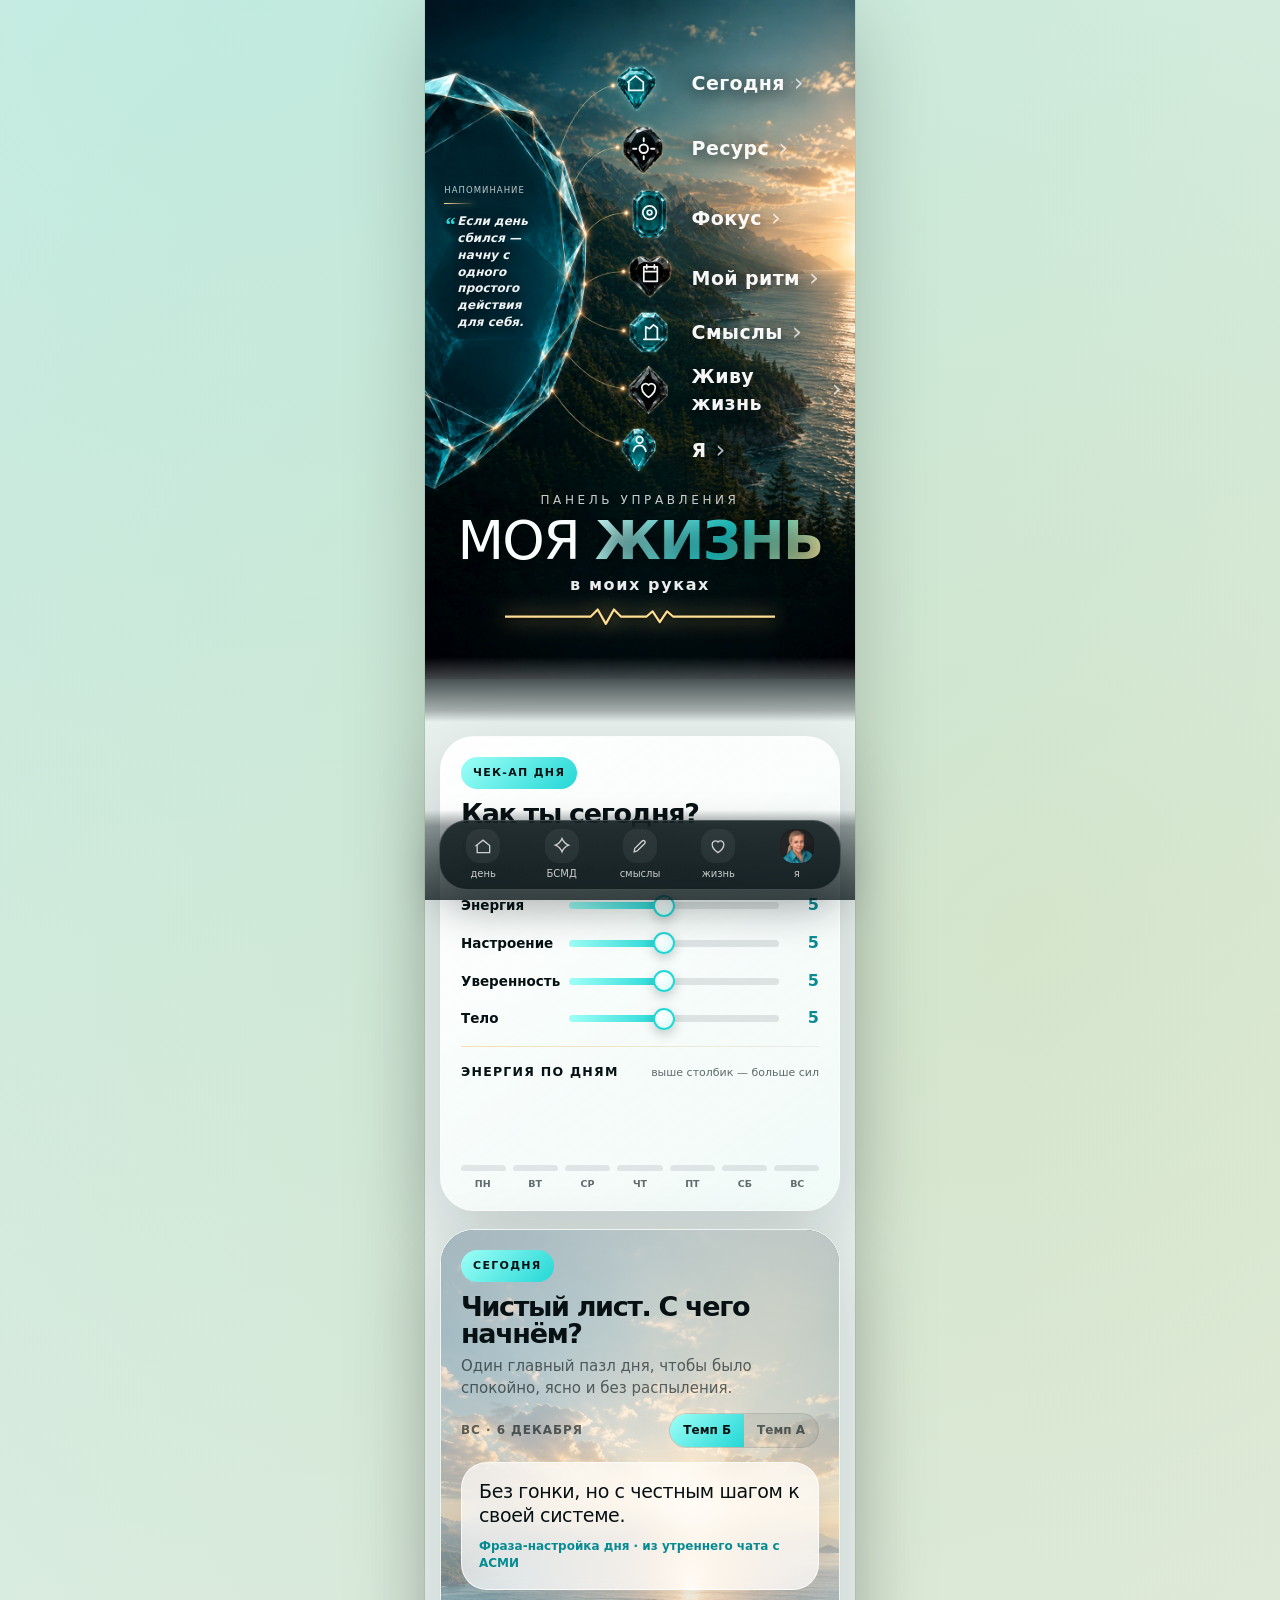
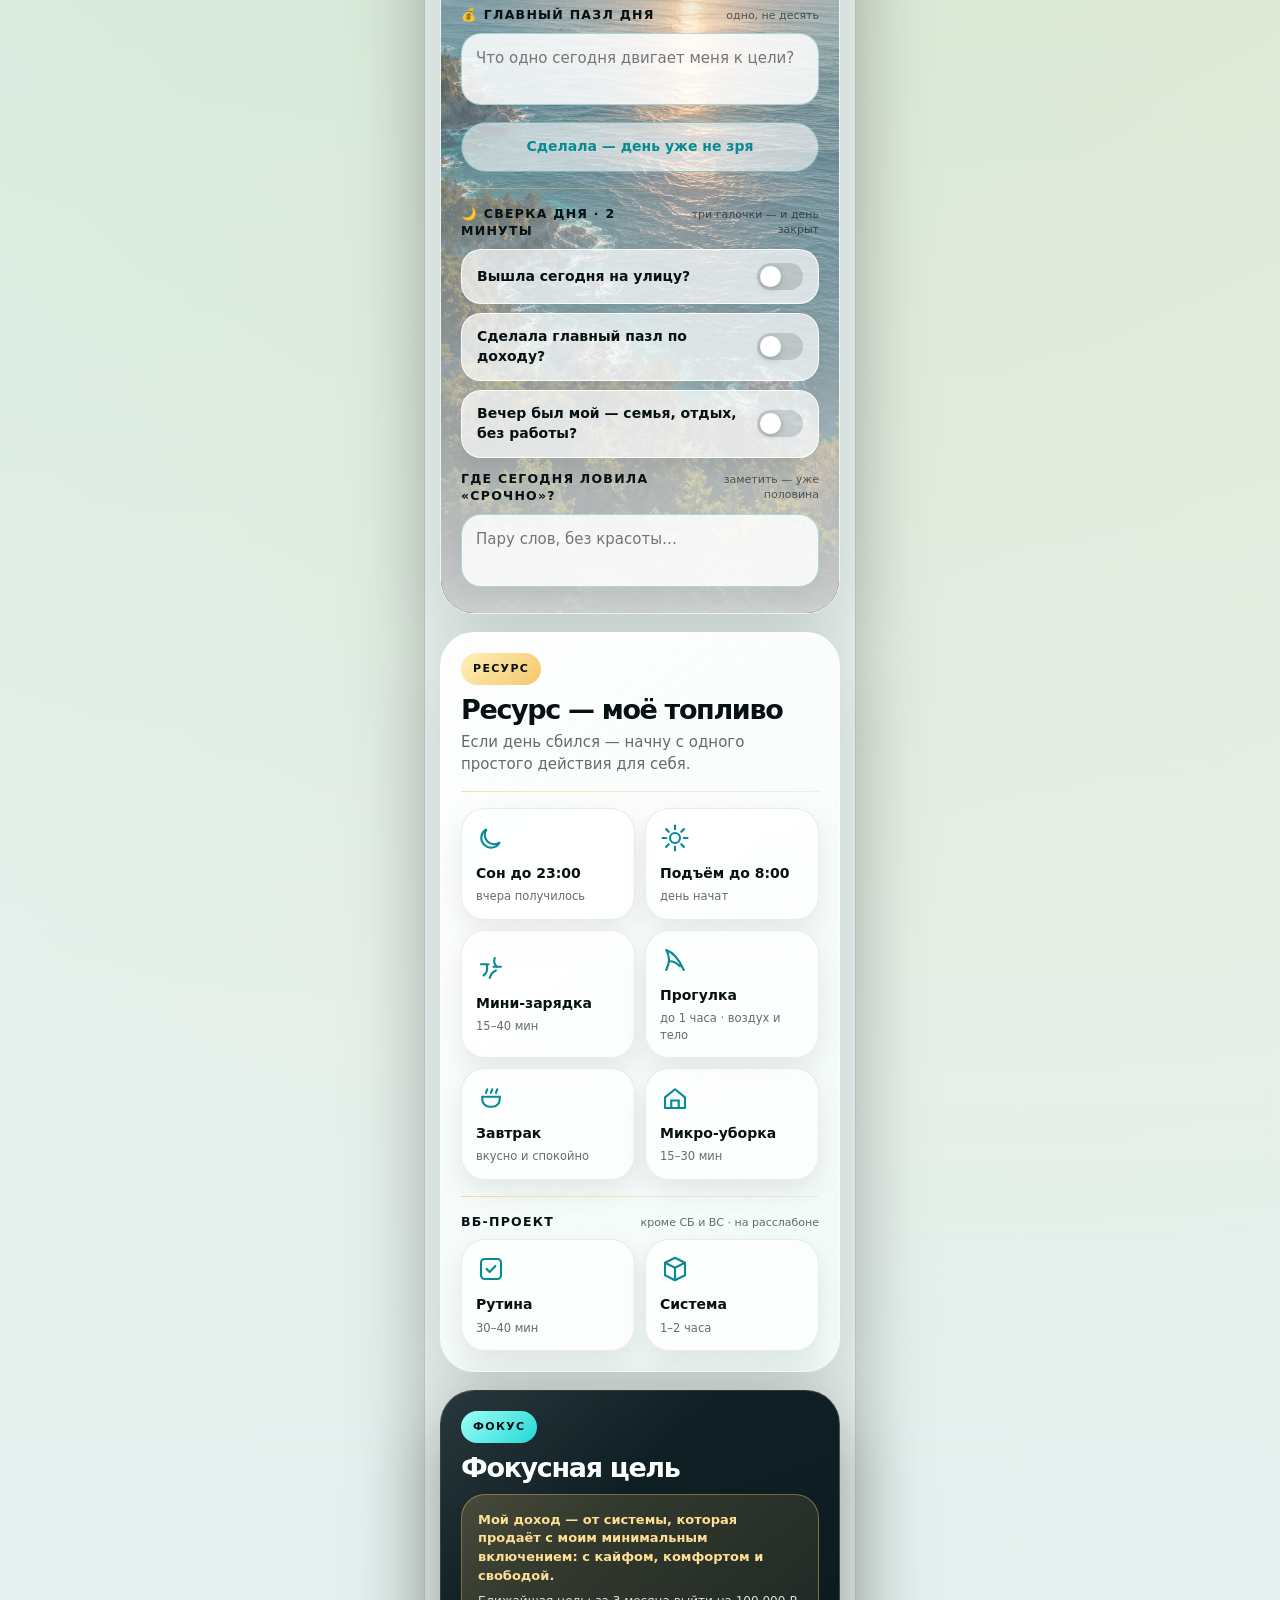
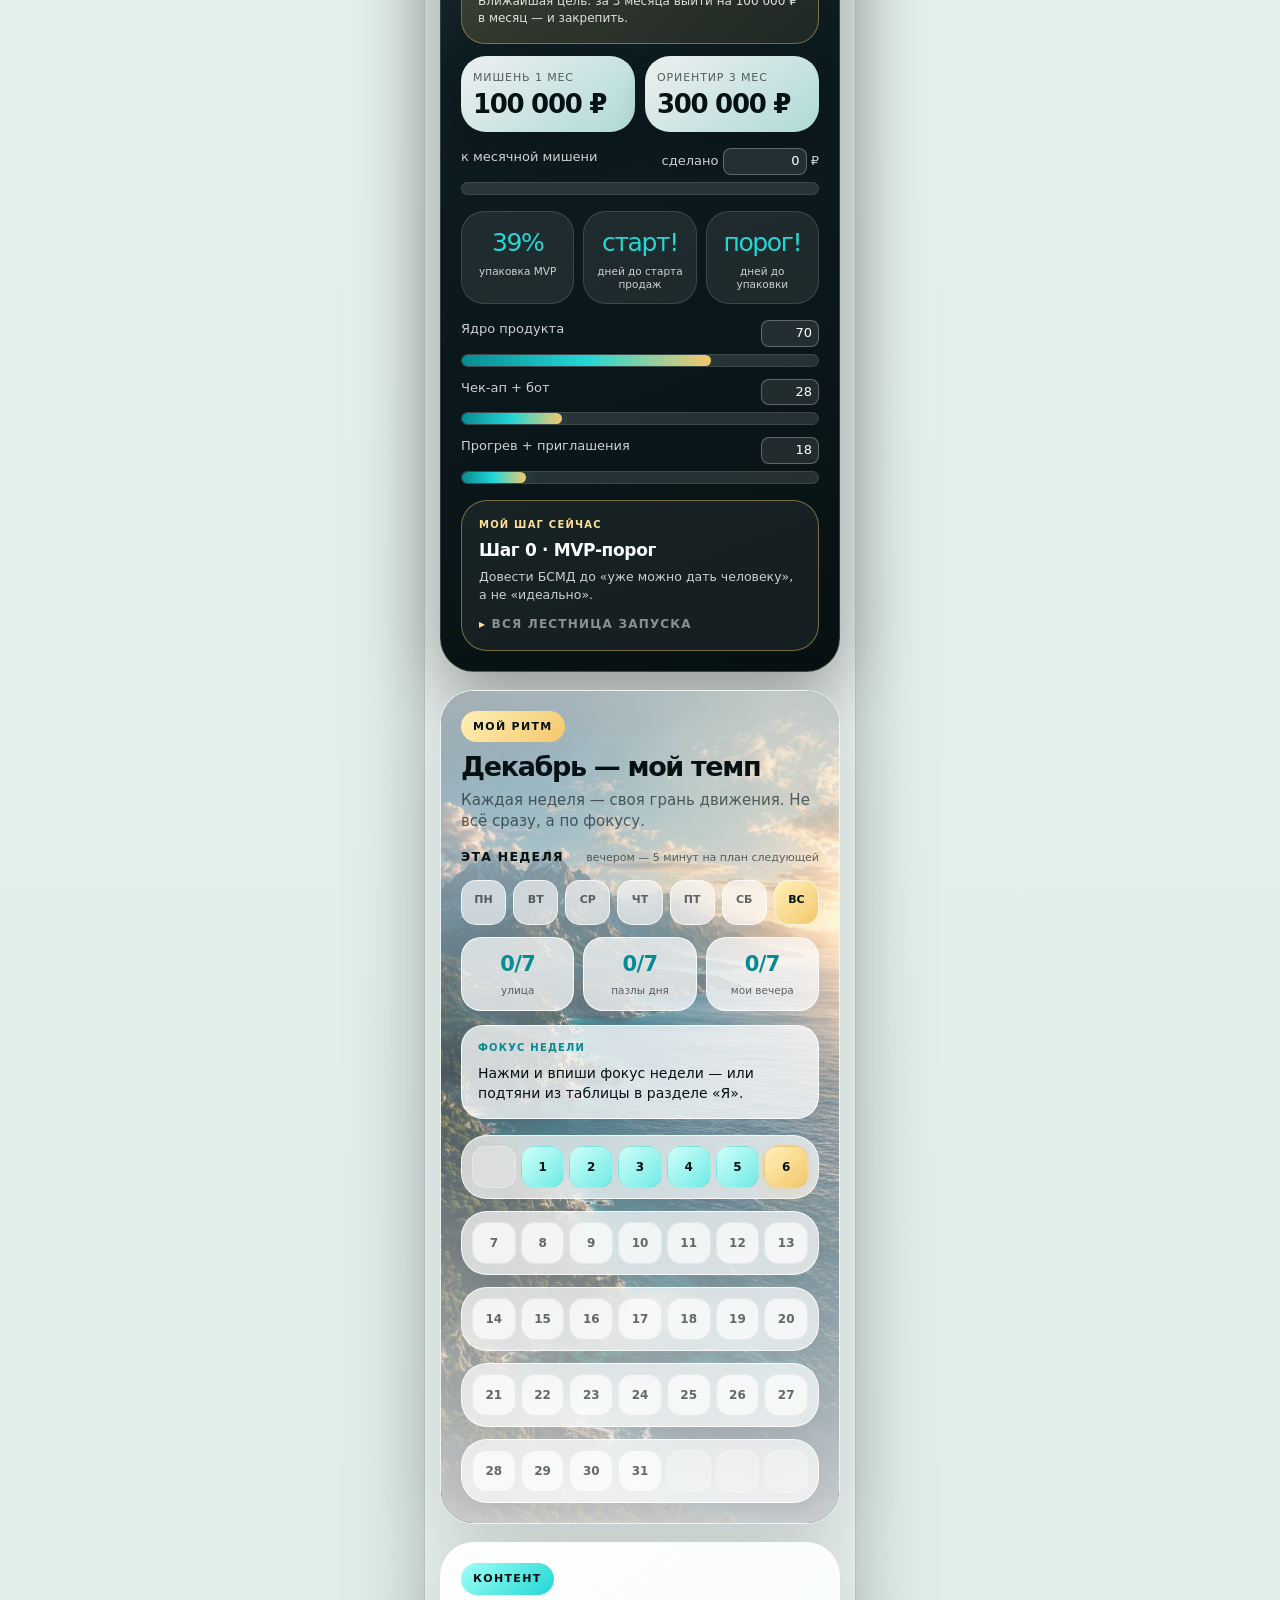
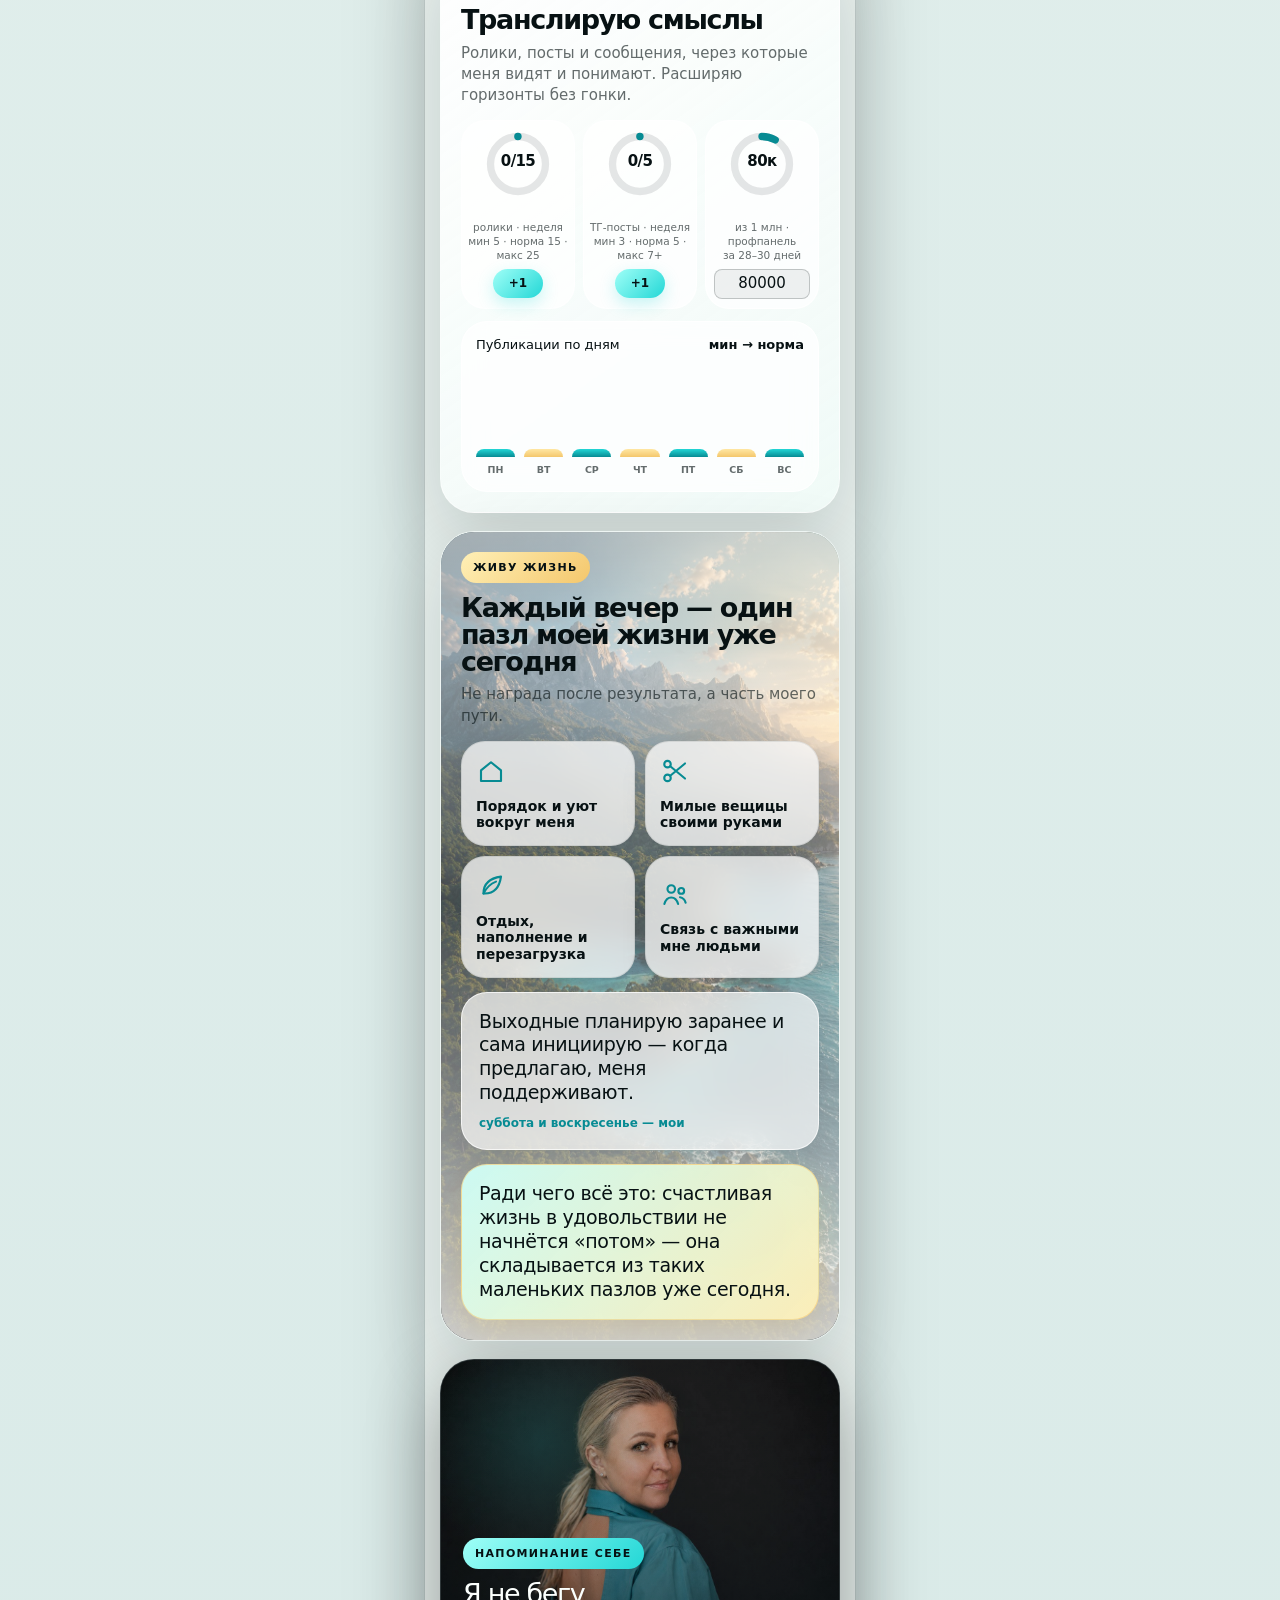
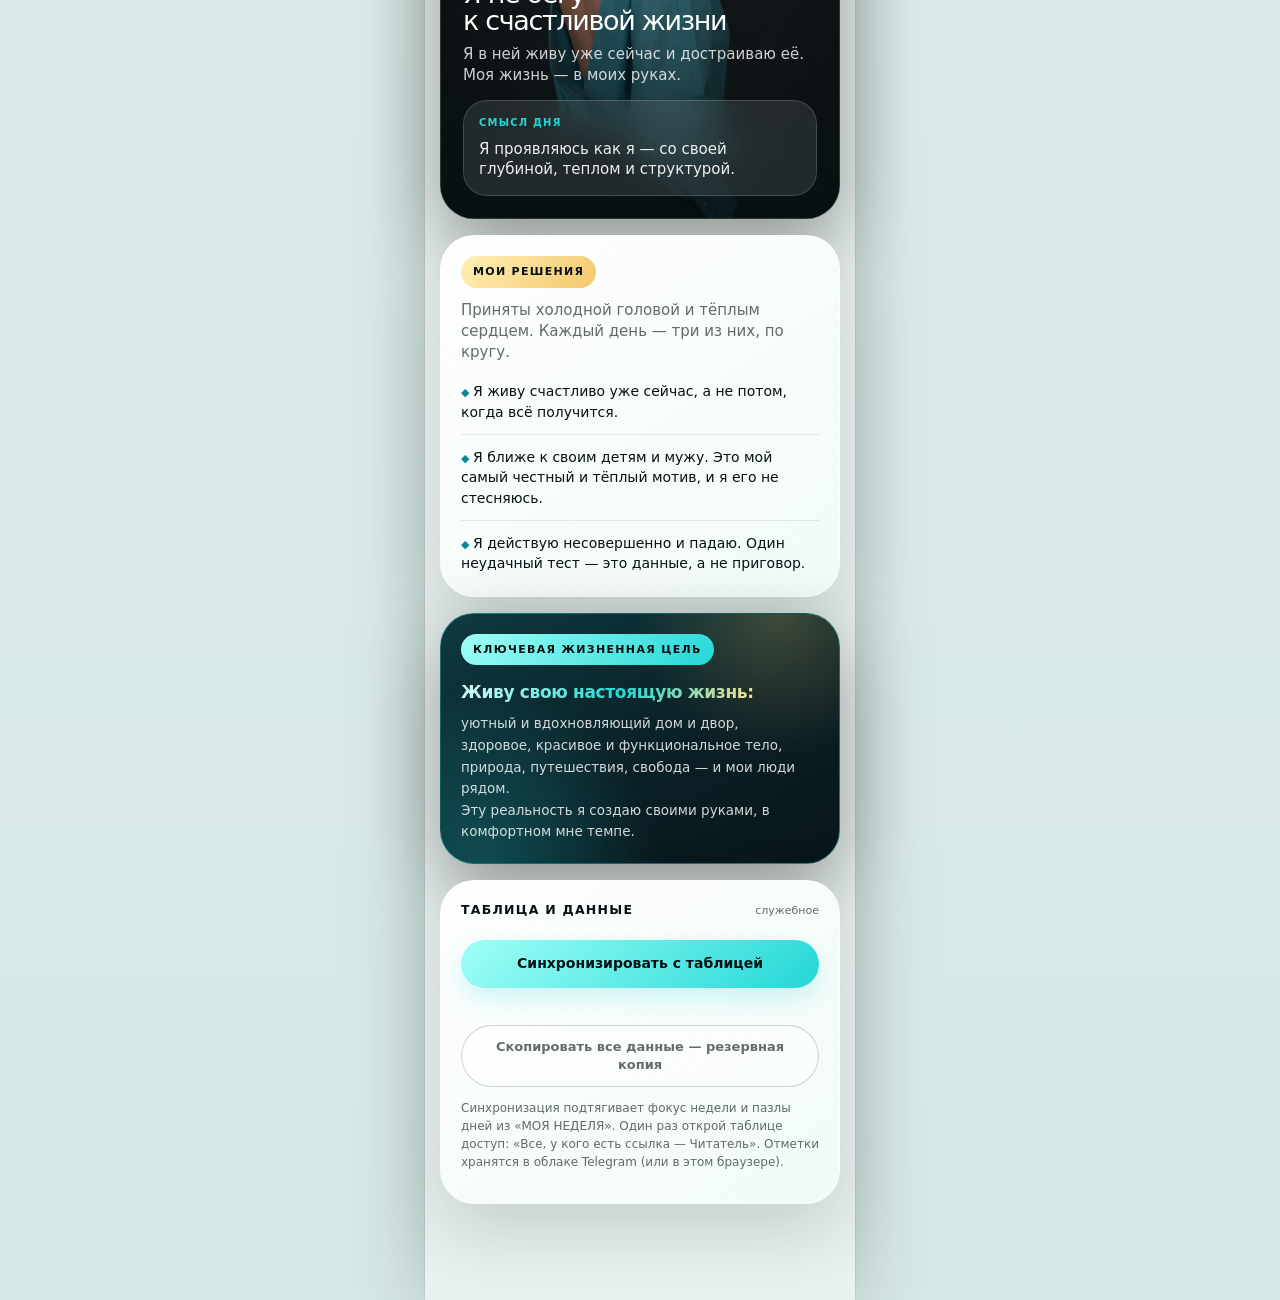
==== index.html @ 66dc3a1a "Add files via upload" ====
<!doctype html>
<html lang="ru">
<head>
  <meta charset="utf-8">
  <meta name="viewport" content="width=device-width, initial-scale=1, viewport-fit=cover">
  <title>АСМИ — моя жизнь в моих руках</title>
  <script src="https://telegram.org/js/telegram-web-app.js"></script>
  <style>
    :root {
      --ink: #071113;
      --white: #fbfffd;
      --milk: #f2f4ee;
      --muted-dark: rgba(7,17,19,.62);
      --muted-light: rgba(255,255,255,.78);
      --turquoise: #23d7d6;
      --turquoise-deep: #078b93;
      --gold: #f4c76c;
      --gold-2: #ffdf93;
      --shadow: 0 24px 70px rgba(7,17,19,.16);
      --shadow-dark: 0 24px 70px rgba(0,0,0,.38);
      --safe-bottom: env(safe-area-inset-bottom, 16px);
      font-family: Inter, ui-sans-serif, system-ui, -apple-system, BlinkMacSystemFont, "Segoe UI", sans-serif;
    }

    * { box-sizing: border-box; -webkit-tap-highlight-color: transparent; }

    html { scroll-behavior: smooth; }

    body {
      margin: 0;
      min-height: 100vh;
      color: var(--ink);
      font-size: 15px;
      line-height: 1.42;
      background:
        radial-gradient(circle at 20% 0%, rgba(35,215,214,.22), transparent 34%),
        radial-gradient(circle at 80% 12%, rgba(244,199,108,.28), transparent 30%),
        linear-gradient(180deg, #edf5f1, #d7e9e7);
    }

    button { font: inherit; color: inherit; background: none; border: 0; padding: 0; cursor: pointer; }
    a { color: inherit; }

    .phone {
      width: min(100%, 430px);
      margin: 0 auto;
      min-height: 100vh;
      background: #e8f1ee;
      position: relative;
      box-shadow: 0 0 0 1px rgba(0,0,0,.05), 0 18px 80px rgba(0,0,0,.2);
    }

    /* ================= ПЕРВЫЙ ЭКРАН ================= */
    .hero { position: relative; width: 100%; background: #071113; }
    .hero::before { content: ""; display: block; padding-top: 168%; }

    .hero-bg {
      position: absolute;
      inset: 0 0 6% 0;
      background: url("[data-uri]") center top / 100% auto no-repeat;
      filter: saturate(1.06) contrast(1.03);
    }

    .hero-fade {
      position: absolute;
      inset: auto 0 0;
      height: 9%;
      background: linear-gradient(180deg, transparent, rgba(232,241,238,.7) 82%, #e8f1ee);
    }

    .gem-ico {
      position: absolute;
      width: 6.9%;
      aspect-ratio: 1;
      display: grid;
      place-items: center;
      color: rgba(255,255,255,.95);
      filter: drop-shadow(0 1px 5px rgba(0,0,0,.6));
      pointer-events: none;
      z-index: 2;
    }

    .gem-ico svg { width: 78%; height: 78%; }

    .gem-item {
      position: absolute;
      left: 62%;
      right: 3%;
      height: 7.7%;
      display: flex;
      align-items: center;
      text-decoration: none;
      color: rgba(255,255,255,.96);
      font-size: clamp(14px, 4.4vw, 19px);
      font-weight: 600;
      letter-spacing: .02em;
      text-shadow: 0 3px 16px rgba(0,0,0,.75);
      z-index: 2;
    }

    .gem-item::after {
      content: "›";
      margin-left: 9px;
      font-size: 1.3em;
      font-weight: 300;
      color: rgba(255,255,255,.72);
      transform: translateY(-1px);
    }

    /* расширяем зону клика влево — на камень и линию, чтобы весь ряд был кликабельным */
    .gem-item::before {
      content: "";
      position: absolute;
      top: -1%;
      bottom: -1%;
      right: 0;
      left: -150%;
    }

    .crystal-quote {
      position: absolute;
      left: 4.5%;
      top: 25.5%;
      width: 22%;
      z-index: 2;
      color: rgba(255,255,255,.94);
    }

    .crystal-quote p {
      position: relative;
      padding-left: 13px;
    }

    .crystal-quote p::before {
      content: "“";
      position: absolute;
      left: 0;
      top: 1px;
      font-family: Georgia, "Times New Roman", serif;
      font-size: 22px;
      line-height: 1;
      color: var(--turquoise);
      text-shadow: 0 2px 10px rgba(0,0,0,.55);
    }

    .crystal-quote small {
      display: block;
      text-transform: uppercase;
      letter-spacing: .12em;
      font-size: 8.5px;
      color: rgba(255,255,255,.75);
      margin-bottom: 7px;
      white-space: nowrap;
    }

    .crystal-quote .qline {
      display: block;
      width: 30px;
      height: 1px;
      background: linear-gradient(90deg, var(--gold-2), transparent);
      margin-bottom: 9px;
      box-shadow: 0 0 6px rgba(244,199,108,.55);
    }

    .crystal-quote p {
      margin: 0;
      font-size: clamp(9.5px, 2.7vw, 12px);
      line-height: 1.4;
      font-weight: 700;
      font-style: italic;
      text-shadow: 0 3px 14px rgba(0,0,0,.7);
    }


    .hero-title {
      position: absolute;
      left: 0;
      right: 0;
      bottom: 13%;
      z-index: 2;
      text-align: center;
      color: var(--white);
    }

    .hero-title .kicker {
      text-transform: uppercase;
      letter-spacing: .3em;
      font-size: clamp(10px, 2.8vw, 12px);
      color: rgba(255,255,255,.8);
      margin-bottom: 6px;
    }

    .hero-title h1 {
      margin: 0;
      text-transform: uppercase;
      font-size: clamp(40px, 12vw, 54px);
      line-height: .95;
      font-weight: 300;
      letter-spacing: -.03em;
      text-shadow: 0 6px 30px rgba(0,0,0,.7);
    }

    .hero-title h1 b {
      font-weight: 800;
      background: linear-gradient(120deg, #d7fbf6, var(--turquoise) 55%, var(--gold-2));
      -webkit-background-clip: text;
      background-clip: text;
      color: transparent;
    }

    .hero-title .sub {
      margin-top: 8px;
      font-size: clamp(13px, 3.8vw, 16px);
      letter-spacing: .1em;
      font-weight: 700;
      color: rgba(255,255,255,.92);
    }

    .heartbeat {
      width: min(64%, 270px);
      margin: 8px auto 0;
      display: block;
      color: var(--gold-2);
      filter: drop-shadow(0 1px 2px rgba(0,0,0,.5)) drop-shadow(0 0 10px rgba(244,199,108,.85));
    }

    /* ================= ОБЩЕЕ ================= */
    main {
      padding: 14px 15px calc(96px + var(--safe-bottom));
      display: grid;
      gap: 18px;
    }

    section { scroll-margin-top: 14px; }

    .panel {
      border-radius: 34px;
      position: relative;
      overflow: hidden;
      box-shadow: var(--shadow);
      border: 1px solid rgba(255,255,255,.55);
    }

    .panel.light {
      background:
        linear-gradient(145deg, rgba(255,255,255,.96), rgba(240,252,250,.78)),
        var(--milk);
    }

    .panel.image { background: #dbe9e6; }

    .panel.image::before {
      content: "";
      position: absolute;
      inset: 0;
      background-image: var(--bg);
      background-size: cover;
      background-position: center;
      z-index: 0;
      filter: saturate(1.05);
    }

    .panel.image::after {
      content: "";
      position: absolute;
      inset: 0;
      background:
        linear-gradient(180deg, rgba(255,255,255,.64), rgba(255,255,255,.26) 46%, rgba(255,255,255,.8)),
        radial-gradient(circle at 85% 8%, rgba(244,199,108,.34), transparent 26%);
      z-index: 1;
    }

    .panel.dark {
      color: var(--white);
      border-color: rgba(255,255,255,.16);
      background:
        linear-gradient(135deg, rgba(255,255,255,.1), transparent 22%),
        linear-gradient(160deg, #102126, #071113);
      box-shadow: var(--shadow-dark);
    }

    .panel-inner { position: relative; z-index: 3; padding: 20px; }

    .tag {
      display: inline-flex;
      align-items: center;
      gap: 8px;
      border-radius: 999px;
      padding: 8px 12px;
      background: #071113;
      color: var(--white);
      text-transform: uppercase;
      letter-spacing: .12em;
      font-size: 11px;
      font-weight: 700;
    }

    .tag.aqua { background: linear-gradient(135deg, #9ffff7, var(--turquoise)); color: #061113; }
    .tag.gold { background: linear-gradient(135deg, #fff0b7, var(--gold)); color: #061113; }

    h2 {
      margin: 12px 0 0;
      font-size: 27px;
      line-height: .99;
      letter-spacing: -.05em;
    }

    .lead { margin: 9px 0 0; color: var(--muted-dark); line-height: 1.42; font-size: 15px; }
    .dark .lead { color: var(--muted-light); }

    .hairline {
      height: 1px;
      margin: 16px 0;
      background: linear-gradient(90deg, rgba(244,199,108,.55), rgba(7,17,19,.06));
    }

    .dark .hairline { background: linear-gradient(90deg, rgba(244,199,108,.5), rgba(255,255,255,.06)); }

    .label-row {
      display: flex;
      justify-content: space-between;
      align-items: baseline;
      gap: 10px;
      margin-bottom: 9px;
    }

    .label-row b { font-size: 12.5px; text-transform: uppercase; letter-spacing: .1em; }
    .label-row span { font-size: 11px; color: var(--muted-dark); text-align: right; }
    .dark .label-row span { color: var(--muted-light); }

    .quote-card {
      margin-top: 14px;
      border-radius: 26px;
      padding: 17px;
      background: rgba(255,255,255,.68);
      border: 1px solid rgba(255,255,255,.72);
      box-shadow: 0 14px 34px rgba(7,17,19,.1);
      backdrop-filter: blur(15px);
      -webkit-backdrop-filter: blur(15px);
    }

    .quote-card p { margin: 0; font-size: 19px; line-height: 1.26; letter-spacing: -.02em; }

    .quote-card small {
      display: block;
      margin-top: 10px;
      color: var(--turquoise-deep);
      font-size: 12px;
      font-weight: 700;
    }

    /* ================= СЕГОДНЯ ================= */
    .today-top {
      display: flex;
      justify-content: space-between;
      align-items: center;
      gap: 10px;
      margin-top: 14px;
    }

    .date-line {
      color: var(--muted-dark);
      font-size: 12px;
      letter-spacing: .08em;
      text-transform: uppercase;
      font-weight: 800;
    }

    .mode-switch {
      display: flex;
      border-radius: 999px;
      background: rgba(7,17,19,.07);
      border: 1px solid rgba(7,17,19,.08);
      overflow: hidden;
      flex: none;
    }

    .mode-switch button { padding: 8px 13px; font-size: 12px; font-weight: 800; color: var(--muted-dark); }
    .mode-switch button.on { background: linear-gradient(135deg, #9ffff7, var(--turquoise)); color: #061113; }
    .mode-hint { margin-top: 10px; font-size: 12.5px; color: var(--turquoise-deep); font-weight: 600; display: none; }

    .flag {
      display: none;
      margin-top: 12px;
      border-radius: 20px;
      padding: 14px 16px;
      background: rgba(244,199,108,.24);
      border: 1px solid rgba(201,106,63,.32);
      color: #9a5530;
      font-size: 13px;
      font-weight: 600;
      line-height: 1.4;
    }

    .flag.show { display: block; }

    .puzzle-box { margin-top: 16px; }

    .puzzle-input {
      width: 100%;
      border-radius: 20px;
      border: 1px solid rgba(7,139,147,.3);
      background: rgba(255,255,255,.85);
      color: var(--ink);
      font: inherit;
      font-size: 15px;
      padding: 14px;
      resize: none;
      min-height: 64px;
      outline: none;
      box-shadow: 0 8px 22px rgba(7,17,19,.05);
    }

    .puzzle-input:focus { border-color: var(--turquoise-deep); }

    .puzzle-done {
      margin-top: 10px;
      width: 100%;
      border-radius: 999px;
      padding: 14px;
      font-weight: 800;
      font-size: 14px;
      border: 1px solid rgba(7,139,147,.4);
      color: var(--turquoise-deep);
      background: rgba(255,255,255,.6);
      transition: all .18s ease;
    }

    .puzzle-done.on {
      background: linear-gradient(135deg, #9ffff7, var(--turquoise));
      color: #061113;
      border-color: transparent;
      box-shadow: 0 12px 28px rgba(35,215,214,.3);
    }

    .plan-hint { margin-top: 10px; font-size: 12.5px; color: var(--muted-dark); display: none; line-height: 1.4; }
    .plan-hint b { color: var(--turquoise-deep); font-weight: 800; }
    .plan-hint button { display: block; color: var(--turquoise-deep); font-weight: 800; font-size: 12.5px; margin-top: 5px; }

    .toggle-row {
      display: flex;
      justify-content: space-between;
      align-items: center;
      gap: 12px;
      border-radius: 20px;
      padding: 13px 15px;
      border: 1px solid rgba(255,255,255,.85);
      background: rgba(255,255,255,.7);
      font-size: 14px;
      font-weight: 600;
      width: 100%;
      text-align: left;
      margin-top: 9px;
      box-shadow: 0 8px 20px rgba(7,17,19,.05);
    }

    .toggle-row em {
      font-style: normal;
      flex: none;
      width: 46px;
      height: 27px;
      border-radius: 999px;
      background: rgba(7,17,19,.14);
      position: relative;
      transition: background .18s ease;
    }

    .toggle-row em::after {
      content: "";
      position: absolute;
      left: 3px;
      top: 3px;
      width: 21px;
      height: 21px;
      border-radius: 50%;
      background: #fff;
      transition: left .18s ease;
      box-shadow: 0 2px 6px rgba(0,0,0,.2);
    }

    .toggle-row.on em { background: var(--turquoise); }
    .toggle-row.on em::after { left: 22px; }

    /* ================= ЧЕК-АП ДНЯ ================= */
    .checkin-row {
      display: grid;
      grid-template-columns: 94px 1fr 30px;
      align-items: center;
      gap: 12px;
      margin-top: 15px;
    }
    .checkin-row .cname { font-size: 13.5px; font-weight: 700; display: flex; align-items: center; gap: 7px; }
    .checkin-row .cval { font-size: 16px; font-weight: 800; color: var(--turquoise-deep); text-align: right; }
    .slider {
      -webkit-appearance: none;
      appearance: none;
      width: 100%;
      height: 7px;
      border-radius: 999px;
      background-color: rgba(7,17,19,.1);
      background-image: linear-gradient(90deg, #9ffff7, var(--turquoise));
      background-repeat: no-repeat;
      background-size: var(--fill, 50%) 100%;
      outline: none;
      cursor: pointer;
    }
    .slider::-webkit-slider-thumb {
      -webkit-appearance: none;
      width: 22px; height: 22px;
      border-radius: 50%;
      background: radial-gradient(circle at 35% 30%, #fff, #d7fbf6);
      border: 2px solid var(--turquoise);
      box-shadow: 0 4px 12px rgba(7,17,19,.22);
    }
    .slider::-moz-range-thumb {
      width: 20px; height: 20px;
      border-radius: 50%;
      background: #fff;
      border: 2px solid var(--turquoise);
      box-shadow: 0 4px 12px rgba(7,17,19,.22);
    }
    .checkin-nudge {
      display: none;
      margin-top: 16px;
      border-radius: 20px;
      padding: 14px 16px;
      background: linear-gradient(135deg, rgba(207,255,248,.95), rgba(255,240,183,.9));
      border: 1px solid rgba(35,215,214,.45);
      color: #093034;
      font-size: 13px;
      font-weight: 600;
      line-height: 1.4;
      box-shadow: 0 12px 30px rgba(35,215,214,.14);
    }
    .checkin-nudge.show { display: block; }
    .energy-week { display: flex; align-items: end; gap: 7px; height: 78px; margin-top: 12px; }
    .energy-week i {
      flex: 1;
      border-radius: 8px 8px 4px 4px;
      background: linear-gradient(180deg, var(--turquoise), var(--turquoise-deep));
      height: var(--h, 6%);
      min-height: 6px;
    }
    .energy-week i.today { background: linear-gradient(180deg, #ffe7a3, var(--gold)); }
    .energy-week i.empty { background: rgba(7,17,19,.09); }

    /* ================= РЕСУРС ================= */
    .habit-grid { display: grid; grid-template-columns: repeat(2, 1fr); gap: 10px; margin-top: 4px; }

    .tile {
      border: 1px solid rgba(7,17,19,.08);
      background: rgba(255,255,255,.74);
      border-radius: 24px;
      padding: 14px;
      min-height: 104px;
      text-align: left;
      backdrop-filter: blur(12px);
      -webkit-backdrop-filter: blur(12px);
      box-shadow: 0 12px 28px rgba(7,17,19,.08);
      transition: all .16s ease;
    }

    .tile .mini-icon { width: 30px; height: 30px; color: var(--turquoise-deep); margin-bottom: 12px; }
    .tile .mini-icon svg { width: 100%; height: 100%; }
    .tile b { display: block; font-size: 14px; line-height: 1.18; }
    .tile small { display: block; margin-top: 7px; color: var(--muted-dark); font-size: 11.5px; }

    .tile.on { background: linear-gradient(135deg, #cffff8, #59e5e4); border-color: rgba(35,215,214,.4); }
    .tile.on .mini-icon { color: #075e63; }
    .tile.on small { color: rgba(6,17,19,.6); }

    /* ================= ФОКУС ================= */
    .decisions { margin-top: 6px; }

    .decisions p {
      margin: 0;
      padding: 12px 0;
      font-size: 14px;
      line-height: 1.45;
      border-bottom: 1px solid rgba(7,17,19,.08);
    }

    .decisions p:last-child { border-bottom: 0; padding-bottom: 2px; }

    .decisions p::before {
      content: "◆ ";
      color: var(--turquoise-deep);
      font-size: 11px;
    }

    .quote-card.why-card {
      background:
        linear-gradient(135deg, rgba(207,255,248,.95), rgba(255,240,183,.92));
      border-color: rgba(244,199,108,.55);
      box-shadow: 0 14px 34px rgba(199,148,23,.18);
    }

    .quote-card.why-card small { color: #96701c; }

    .panel.vision-panel {
      border-color: rgba(35,215,214,.35);
      background:
        radial-gradient(circle at 85% 0%, rgba(244,199,108,.22), transparent 34%),
        radial-gradient(circle at 10% 100%, rgba(35,215,214,.25), transparent 40%),
        linear-gradient(150deg, #0d3a40, #0a2026 55%, #071518);
      box-shadow: var(--shadow-dark);
    }

    .vision-final { margin: 14px 0 0; color: rgba(255,255,255,.82); font-size: 13.5px; line-height: 1.6; }
    .vision-final .vl { display: block; }

    .vision-final b {
      font-size: 17px;
      letter-spacing: -.02em;
      background: linear-gradient(120deg, #d7fbf6, var(--turquoise) 55%, var(--gold-2));
      -webkit-background-clip: text;
      background-clip: text;
      color: transparent;
    }

    .vision-final .vl:first-child { margin-bottom: 7px; }

    .focus-strip {
      margin-top: 12px;
      border-radius: 24px;
      padding: 16px;
      background: linear-gradient(135deg, rgba(244,199,108,.2), rgba(244,199,108,.08));
      border: 1px solid rgba(244,199,108,.4);
    }

    .focus-strip p { margin: 0; color: var(--gold-2); font-size: 13px; line-height: 1.45; font-weight: 700; }
    .focus-strip small { display: block; margin-top: 7px; color: rgba(255,255,255,.85); font-size: 12px; font-weight: 400; }

    .money-cards { display: grid; grid-template-columns: 1fr 1fr; gap: 10px; margin-top: 12px; }

    .money-card {
      border-radius: 25px;
      padding: 15px 12px;
      background: linear-gradient(145deg, rgba(255,255,255,.93), rgba(201,250,246,.86));
      color: #061113;
      box-shadow: 0 14px 30px rgba(0,0,0,.18);
    }

    .money-card small {
      display: block;
      color: rgba(6,17,19,.64);
      font-size: 11px;
      line-height: 1.2;
      text-transform: uppercase;
      letter-spacing: .08em;
      margin-bottom: 8px;
    }

    .money-card strong { display: block; font-size: clamp(19px, 5.6vw, 26px); line-height: .96; letter-spacing: -.05em; font-weight: 800; white-space: nowrap; }


    .revenue-block { margin-top: 16px; }

    .progress-title {
      display: flex;
      justify-content: space-between;
      gap: 8px;
      color: rgba(255,255,255,.8);
      font-size: 13px;
      margin-bottom: 7px;
    }

    .bar {
      height: 13px;
      border-radius: 999px;
      overflow: hidden;
      background: rgba(255,255,255,.12);
      border: 1px solid rgba(255,255,255,.1);
    }

    .bar i {
      display: block;
      height: 100%;
      width: var(--value);
      border-radius: inherit;
      background: linear-gradient(90deg, var(--turquoise-deep), var(--turquoise), var(--gold));
      box-shadow: 0 0 18px rgba(35,215,214,.28);
      transition: width .3s ease;
    }

    .step-card {
      margin-top: 16px;
      border-radius: 26px;
      padding: 17px;
      background: rgba(255,255,255,.06);
      border: 1px solid rgba(244,199,108,.45);
    }

    .step-card small.k {
      display: block;
      text-transform: uppercase;
      letter-spacing: .12em;
      font-size: 10px;
      font-weight: 800;
      color: var(--gold-2);
      margin-bottom: 6px;
    }

    .step-card h3 { margin: 0; font-size: 17px; letter-spacing: -.02em; }
    .step-card .desc { margin: 6px 0 0; font-size: 12.5px; color: var(--muted-light); }

    .counters { display: grid; grid-template-columns: 1fr 1fr; gap: 10px; margin-top: 14px; }

    .counter {
      border-radius: 22px;
      padding: 13px;
      text-align: center;
      border: 1px solid rgba(255,255,255,.14);
      background: rgba(0,0,0,.22);
    }

    .counter strong { display: block; font-size: 34px; font-weight: 300; line-height: 1; letter-spacing: -.04em; color: var(--turquoise); }
    .counter.gold strong { color: var(--gold-2); }
    .counter small { display: block; margin-top: 5px; font-size: 10.5px; color: var(--muted-light); }
    .counter .btns { display: flex; justify-content: center; gap: 8px; margin-top: 10px; }
    .counter .btns button { border-radius: 999px; border: 1px solid rgba(255,255,255,.22); width: 42px; height: 33px; font-weight: 800; font-size: 15px; }
    .counter .btns .plus { background: linear-gradient(135deg, #9ffff7, var(--turquoise)); color: #061113; border-color: transparent; width: 62px; }
    .counter.gold .btns .plus { background: linear-gradient(135deg, #fff0b7, var(--gold)); }

    .verdict { margin-top: 12px; border-radius: 20px; padding: 13px 15px; font-size: 13px; font-weight: 600; line-height: 1.4; display: none; }
    .verdict.turn { display: block; background: rgba(244,199,108,.14); border: 1px solid rgba(244,199,108,.4); color: var(--gold-2); }
    .verdict.win { display: block; background: rgba(35,215,214,.12); border: 1px solid rgba(35,215,214,.45); color: var(--turquoise); }

    .offer-rule { margin-top: 10px; font-size: 11.5px; color: var(--muted-light); font-style: italic; }

    details.ladder-details { margin-top: 12px; }

    details.ladder-details summary {
      cursor: pointer;
      list-style: none;
      font-size: 12px;
      font-weight: 800;
      text-transform: uppercase;
      letter-spacing: .1em;
      color: rgba(255,255,255,.5);
    }

    details.ladder-details summary::before { content: "▸ "; color: var(--gold-2); }
    details[open].ladder-details summary::before { content: "▾ "; }

    .mini-step {
      display: flex;
      align-items: flex-start;
      justify-content: space-between;
      gap: 10px;
      padding: 11px 0;
      border-bottom: 1px solid rgba(255,255,255,.08);
      font-size: 13px;
      color: var(--muted-light);
    }

    .mini-step b { color: rgba(255,255,255,.92); display: block; font-size: 13px; }
    .mini-step button { flex: none; font-size: 11px; font-weight: 800; text-transform: uppercase; letter-spacing: .06em; color: rgba(255,255,255,.45); padding-top: 3px; }
    .mini-step.cur button { color: var(--gold-2); }

    .metric-row { display: grid; grid-template-columns: repeat(3, 1fr); gap: 9px; margin-top: 16px; }

    .metric {
      min-height: 84px;
      border-radius: 23px;
      padding: 13px 10px;
      text-align: center;
      background: rgba(255,255,255,.08);
      border: 1px solid rgba(255,255,255,.14);
    }

    .metric strong { display: block; color: var(--turquoise); font-size: 25px; letter-spacing: -.055em; font-weight: 300; }
    .metric small { display: block; margin-top: 5px; color: var(--muted-light); font-size: 10.5px; line-height: 1.2; }

    .pack-bars { display: grid; gap: 12px; margin-top: 16px; }
    .pack-bars .pack-row { cursor: pointer; }

    /* ================= РИТМ ================= */
    .calendar { display: grid; grid-template-columns: repeat(7, 1fr); gap: 7px; margin-top: 14px; }

    .day {
      aspect-ratio: 1;
      display: grid;
      place-items: center;
      align-content: center;
      gap: 2px;
      border-radius: 15px;
      background: rgba(255,255,255,.62);
      border: 1px solid rgba(255,255,255,.72);
      color: rgba(7,17,19,.62);
      font-size: 11px;
      font-weight: 700;
      backdrop-filter: blur(12px);
      -webkit-backdrop-filter: blur(12px);
    }

    .day .dots { display: flex; gap: 2.5px; min-height: 5px; }
    .day .dots i { width: 4.5px; height: 4.5px; border-radius: 50%; }
    .dot-walk { background: var(--turquoise-deep); }
    .dot-puzzle { background: #c99417; }
    .dot-life { background: #8b5fd6; }

    .day.done { color: #061113; background: linear-gradient(135deg, #bffff8, var(--turquoise)); }
    .day.today { color: #061113; background: linear-gradient(135deg, #fff0b7, var(--gold)); }

    .week-metrics { display: grid; grid-template-columns: repeat(3, 1fr); gap: 9px; margin-top: 12px; }

    .wmetric {
      border-radius: 20px;
      padding: 12px 8px;
      text-align: center;
      background: rgba(255,255,255,.72);
      border: 1px solid rgba(255,255,255,.82);
    }

    .wmetric strong { display: block; font-size: 21px; font-weight: 800; letter-spacing: -.03em; color: var(--turquoise-deep); }
    .wmetric small { display: block; margin-top: 3px; font-size: 10.5px; color: var(--muted-dark); }

    .week-focus-box {
      margin-top: 14px;
      border-radius: 22px;
      padding: 15px 16px;
      background: rgba(255,255,255,.75);
      border: 1px solid rgba(255,255,255,.85);
      font-size: 14px;
      line-height: 1.45;
      box-shadow: 0 10px 26px rgba(7,17,19,.06);
    }

    .week-focus-box small {
      display: block;
      color: var(--turquoise-deep);
      text-transform: uppercase;
      letter-spacing: .12em;
      font-size: 10px;
      font-weight: 800;
      margin-bottom: 7px;
    }

    [contenteditable]:focus { outline: 1px dashed rgba(7,139,147,.55); outline-offset: 3px; border-radius: 6px; }

    .month-calendar { display: grid; gap: 12px; margin-top: 16px; }

    .month-week {
      border-radius: 26px;
      padding: 10px;
      background: rgba(255,255,255,.68);
      border: 1px solid rgba(255,255,255,.78);
      backdrop-filter: blur(14px);
      -webkit-backdrop-filter: blur(14px);
      box-shadow: 0 12px 28px rgba(7,17,19,.08);
    }

    .month-days { display: grid; grid-template-columns: repeat(7, 1fr); gap: 5px; }

    .month-day {
      min-height: 42px;
      border-radius: 14px;
      display: grid;
      place-items: center;
      background: rgba(255,255,255,.68);
      border: 1px solid rgba(7,17,19,.06);
      color: rgba(7,17,19,.62);
      font-size: 12px;
      font-weight: 800;
    }

    .month-day.empty { background: rgba(255,255,255,.24); border-color: rgba(255,255,255,.3); color: transparent; }
    .month-day.done { background: linear-gradient(135deg, #cffff8, #6feae7); color: #061113; }

    .month-day.today {
      background: linear-gradient(135deg, #fff0b7, var(--gold));
      color: #061113;
      box-shadow: 0 0 0 2px rgba(244,199,108,.22), 0 10px 22px rgba(244,199,108,.2);
    }

    .week-focus {
      margin: 9px 2px 0;
      padding: 9px 10px;
      border-radius: 16px;
      background: rgba(7,17,19,.78);
      color: rgba(255,255,255,.92);
      font-size: 11.5px;
      line-height: 1.25;
    }

    .week-focus b {
      color: var(--turquoise);
      display: block;
      font-size: 10px;
      text-transform: uppercase;
      letter-spacing: .1em;
      margin-bottom: 4px;
    }

    /* ================= СМЫСЛЫ ================= */
    .rings { display: grid; grid-template-columns: repeat(3, 1fr); gap: 8px; margin-top: 14px; }

    .ring {
      min-height: 130px;
      border-radius: 24px;
      background: rgba(255,255,255,.72);
      border: 1px solid rgba(255,255,255,.82);
      display: grid;
      justify-items: center;
      align-content: start;
      text-align: center;
      padding: 10px 5px 9px;
    }

    .ring svg { width: 66px; height: 66px; transform: rotate(-90deg); }
    .ring circle { fill: none; stroke-width: 8; stroke-linecap: round; }
    .ring .track { stroke: rgba(7,17,19,.1); }

    .ring .fill {
      stroke: var(--turquoise-deep);
      stroke-dasharray: 188;
      stroke-dashoffset: calc(188 - (188 * var(--pct)) / 100);
      transition: stroke-dashoffset .4s ease;
    }

    .ring b { margin-top: -46px; display: block; font-size: 15px; letter-spacing: -.04em; }
    .ring small { margin-top: 24px; display: block; color: var(--muted-dark); font-size: 10.5px; line-height: 1.3; }

    .ring .pub-btn {
      margin-top: 7px;
      border-radius: 999px;
      padding: 6px 16px;
      font-weight: 800;
      font-size: 12px;
      background: linear-gradient(135deg, #9ffff7, var(--turquoise));
      color: #061113;
      box-shadow: 0 6px 16px rgba(35,215,214,.25);
    }

    .ring .views-note { margin-top: 7px; font-size: 10px; color: var(--muted-dark); padding: 6px 0; }

    .inline-num {
      font: inherit;
      border-radius: 8px;
      padding: 3px 6px;
      text-align: right;
      border: 1px solid;
      outline: none;
      -moz-appearance: textfield;
    }
    .inline-num::-webkit-outer-spin-button,
    .inline-num::-webkit-inner-spin-button { -webkit-appearance: none; margin: 0; }
    .dark .inline-num {
      width: 58px;
      background: rgba(255,255,255,.1);
      border-color: rgba(255,255,255,.28);
      color: var(--white);
    }
    .dark .inline-num:focus { border-color: var(--turquoise); }
    #revenueInput { width: 84px; }
    .inline-money { font-size: 13px; color: rgba(255,255,255,.8); }
    .views-num {
      width: 96px;
      margin-top: 7px;
      text-align: center;
      background: rgba(7,17,19,.06);
      border-color: rgba(7,17,19,.2);
      color: var(--ink);
    }
    .views-num:focus { border-color: var(--turquoise-deep); }

    .chart-card {
      margin-top: 12px;
      border-radius: 26px;
      padding: 14px;
      background: rgba(255,255,255,.72);
      border: 1px solid rgba(255,255,255,.82);
      backdrop-filter: blur(12px);
      -webkit-backdrop-filter: blur(12px);
    }

    .chart-title { display: flex; justify-content: space-between; gap: 8px; font-size: 13px; margin-bottom: 7px; color: var(--ink); }
    .chart-title b { font-weight: 700; }

    .bars { display: flex; align-items: end; gap: 9px; height: 96px; padding-top: 12px; }

    .bars i {
      flex: 1;
      height: var(--h);
      min-height: 8px;
      border-radius: 999px 999px 8px 8px;
      background: linear-gradient(180deg, var(--turquoise), var(--turquoise-deep));
      transition: height .3s ease;
    }

    .bars i:nth-child(2n) { background: linear-gradient(180deg, #ffe7a3, var(--gold)); }

    .bars-labels { display: flex; gap: 9px; margin-top: 6px; }
    .bars-labels span { flex: 1; text-align: center; font-size: 9.5px; color: var(--muted-dark); font-weight: 700; }

    /* ================= ЖИВУ ЖИЗНЬ ================= */
    .life-grid { display: grid; grid-template-columns: repeat(2, 1fr); gap: 10px; margin-top: 14px; }

    /* ================= Я ================= */
    .photo-panel {
      min-height: 460px;
      color: var(--white);
      background: #071113;
      position: relative;
      overflow: hidden;
      border-radius: 34px;
      box-shadow: var(--shadow-dark);
      border: 1px solid rgba(255,255,255,.16);
    }

    .photo-panel img {
      position: absolute;
      inset: 0;
      width: 100%;
      height: 100%;
      object-fit: cover;
      object-position: center top;
      opacity: .9;
    }

    .photo-panel .scrim {
      position: absolute;
      inset: 0;
      background:
        linear-gradient(180deg, rgba(7,17,19,.05), rgba(7,17,19,.22) 36%, rgba(7,17,19,.9) 100%),
        radial-gradient(circle at 25% 18%, rgba(35,215,214,.18), transparent 26%);
    }

    .photo-content { position: absolute; left: 0; right: 0; bottom: 0; z-index: 2; padding: 22px; }
    .photo-content h2 { font-weight: 300; }
    .photo-content h2 b { font-weight: 800; }
    .photo-content .lead { color: rgba(255,255,255,.8); }

    .daily-reminder {
      margin-top: 14px;
      border-radius: 24px;
      padding: 15px;
      background: rgba(255,255,255,.1);
      border: 1px solid rgba(255,255,255,.16);
      backdrop-filter: blur(16px);
      -webkit-backdrop-filter: blur(16px);
    }

    .daily-reminder small {
      display: block;
      color: var(--turquoise);
      text-transform: uppercase;
      letter-spacing: .12em;
      font-size: 10px;
      font-weight: 800;
      margin-bottom: 8px;
    }

    .daily-reminder.gold small { color: var(--gold-2); }
    .daily-reminder p { margin: 0; color: rgba(255,255,255,.92); font-size: 15px; line-height: 1.38; }

    .settings-block { margin-top: 16px; }

    .sync-btn {
      width: 100%;
      border-radius: 999px;
      padding: 14px;
      font-weight: 800;
      font-size: 14px;
      background: linear-gradient(135deg, #9ffff7, var(--turquoise));
      color: #061113;
      margin-top: 12px;
      box-shadow: 0 10px 26px rgba(35,215,214,.22);
    }

    .sync-status { margin-top: 10px; font-size: 12.5px; color: var(--muted-dark); text-align: center; min-height: 17px; }

    .ghost-btn {
      width: 100%;
      border-radius: 999px;
      padding: 12px;
      font-weight: 700;
      font-size: 13px;
      border: 1px solid rgba(7,17,19,.18);
      color: var(--muted-dark);
      margin-top: 10px;
      background: rgba(255,255,255,.5);
    }

    .sync-note { margin-top: 12px; font-size: 12px; color: var(--muted-dark); line-height: 1.5; }

    /* ================= ПРАВКА ТЕКСТА ================= */
    .editable-toolbar {
      position: fixed;
      right: 16px;
      bottom: calc(92px + var(--safe-bottom));
      z-index: 80;
    }

    body.at-hero .editable-toolbar { display: none; }

    .edit-button {
      border-radius: 999px;
      padding: 11px 14px;
      background: rgba(7,17,19,.82);
      color: var(--white);
      box-shadow: 0 14px 30px rgba(7,17,19,.22);
      backdrop-filter: blur(14px);
      -webkit-backdrop-filter: blur(14px);
      font-size: 12px;
      font-weight: 800;
      letter-spacing: .03em;
    }

    body.edit-mode [data-edit] {
      outline: 2px dashed rgba(35,215,214,.9);
      outline-offset: 4px;
      border-radius: 8px;
      cursor: text;
    }

    /* ================= НАВИГАЦИЯ ================= */
    .bottom-nav {
      position: fixed;
      left: 50%;
      bottom: 0;
      transform: translateX(-50%);
      width: min(100%, 430px);
      padding: 10px 14px calc(10px + var(--safe-bottom));
      background: linear-gradient(180deg, transparent, rgba(5,17,20,.38) 18%, rgba(5,17,20,.74));
      z-index: 220;
    }

    .nav-inner {
      display: grid;
      grid-template-columns: repeat(5, 1fr);
      gap: 8px;
      padding: 8px;
      border-radius: 28px;
      border: 1px solid rgba(255,255,255,.18);
      background: rgba(5,17,20,.78);
      backdrop-filter: blur(18px);
      -webkit-backdrop-filter: blur(18px);
      box-shadow: 0 18px 42px rgba(7,17,19,.34);
    }

    .nav-inner a {
      text-decoration: none;
      display: grid;
      justify-items: center;
      gap: 4px;
      color: rgba(255,255,255,.76);
      font-size: 10px;
    }

    .nav-inner a > span {
      width: 34px;
      height: 34px;
      border-radius: 14px;
      display: grid;
      place-items: center;
      background: rgba(255,255,255,.06);
      overflow: hidden;
    }

    .nav-inner svg { width: 20px; height: 20px; }
    .nav-inner .ava { width: 100%; height: 100%; object-fit: cover; }

    .nav-inner a.active > span {
      color: #061113;
      background: linear-gradient(135deg, #adfff8, var(--turquoise));
      box-shadow: 0 8px 20px rgba(35,215,214,.2);
    }

    .nav-inner a.active > span .ava { box-shadow: inset 0 0 0 2px var(--turquoise); }
  </style>
</head>
<body>
  <div class="phone">

    <!-- ================= ПЕРВЫЙ ЭКРАН ================= -->
    <header class="hero" id="top">
      <div class="hero-bg"></div>
      <div class="hero-fade"></div>

      <div class="crystal-quote">
        <small>Напоминание</small>
        <i class="qline"></i>
        <p id="heroPhrase" data-edit="hero-phrase">Если день сбился — начну с одного простого действия для себя.</p>
      </div>

      <span class="gem-ico" style="left:45.55%; top:9.44%"><svg viewBox="0 0 24 24" fill="none"><path d="M4 11.5 12 5l8 6.5V20H5v-8.5Z" stroke="currentColor" stroke-width="1.8" stroke-linejoin="round"/></svg></span>
      <span class="gem-ico" style="left:47.01%; top:18.31%; width:7.6%"><svg viewBox="0 0 24 24" fill="none"><circle cx="12" cy="12" r="4" stroke="currentColor" stroke-width="1.8"/><path d="M12 2v3M12 19v3M2 12h3M19 12h3" stroke="currentColor" stroke-width="1.8" stroke-linecap="round"/></svg></span>
      <span class="gem-ico" style="left:48.89%; top:27.35%"><svg viewBox="0 0 24 24" fill="none"><circle cx="12" cy="12" r="7" stroke="currentColor" stroke-width="1.8"/><circle cx="12" cy="12" r="2.4" stroke="currentColor" stroke-width="1.8"/></svg></span>
      <span class="gem-ico" style="left:48.95%; top:35.75%"><svg viewBox="0 0 24 24" fill="none"><path d="M5 5h14v15H5zM8 3v4M16 3v4M5 10h14" stroke="currentColor" stroke-width="1.8" stroke-linecap="round" stroke-linejoin="round"/></svg></span>
      <span class="gem-ico" style="left:49.2%; top:43.93%"><svg viewBox="0 0 24 24" fill="none"><path d="M6 19V6l4 2 4-4 4 3v12" stroke="currentColor" stroke-width="1.8" stroke-linejoin="round"/><path d="M4 19h16" stroke="currentColor" stroke-width="1.8" stroke-linecap="round"/></svg></span>
      <span class="gem-ico" style="left:48.6%; top:51.91%"><svg viewBox="0 0 24 24" fill="none"><path d="M12 20s-7-4.2-7-10a4 4 0 0 1 7-2.7A4 4 0 0 1 19 10c0 5.8-7 10-7 10Z" stroke="currentColor" stroke-width="1.8"/></svg></span>
      <span class="gem-ico" style="left:46.35%; top:59.4%"><svg viewBox="0 0 24 24" fill="none"><circle cx="12" cy="8.2" r="3.4" stroke="currentColor" stroke-width="1.8"/><path d="M5.5 20c1.2-4 3.6-6 6.5-6s5.3 2 6.5 6" stroke="currentColor" stroke-width="1.8" stroke-linecap="round"/></svg></span>

      <a class="gem-item" style="top: 7.65%"  href="#today"><span>Сегодня</span></a>
      <a class="gem-item" style="top: 16.73%" href="#resource"><span>Ресурс</span></a>
      <a class="gem-item" style="top: 26.41%" href="#focus"><span>Фокус</span></a>
      <a class="gem-item" style="top: 34.75%" href="#rhythm"><span>Мой ритм</span></a>
      <a class="gem-item" style="top: 42.14%" href="#meanings"><span>Смыслы</span></a>
      <a class="gem-item" style="top: 50.12%" href="#life"><span>Живу жизнь</span></a>
      <a class="gem-item" style="top: 58.47%" href="#me"><span>Я</span></a>

      <div class="hero-title">
        <div class="kicker">Панель управления</div>
        <h1>Моя <b>жизнь</b></h1>
        <div class="sub">в моих руках</div>
        <svg class="heartbeat" viewBox="0 0 300 26" fill="none" aria-hidden="true">
          <path d="M0 13h95l8-8 9 16 9-16 8 8h28l7-6 8 12 8-12 7 6h113" stroke="currentColor" stroke-width="2.4" stroke-linejoin="round" stroke-linecap="round"/>
        </svg>
      </div>
    </header>

    <main>

      <!-- ================= ЧЕК-АП ДНЯ ================= -->
      <section class="panel light" id="checkin">
        <div class="panel-inner">
          <span class="tag aqua">чек-ап дня</span>
          <h2>Как ты сегодня?</h2>
          <p class="lead">Отмечаю состояние — чтобы поймать откат заранее, а не когда уже накрыло.</p>

          <div class="checkin-row">
            <span class="cname">Энергия</span>
            <input class="slider" id="sl-energy" type="range" min="1" max="10" step="1" value="5">
            <span class="cval" id="val-energy">5</span>
          </div>
          <div class="checkin-row">
            <span class="cname">Настроение</span>
            <input class="slider" id="sl-mood" type="range" min="1" max="10" step="1" value="5">
            <span class="cval" id="val-mood">5</span>
          </div>
          <div class="checkin-row">
            <span class="cname">Уверенность</span>
            <input class="slider" id="sl-confidence" type="range" min="1" max="10" step="1" value="5">
            <span class="cval" id="val-confidence">5</span>
          </div>
          <div class="checkin-row">
            <span class="cname">Тело</span>
            <input class="slider" id="sl-body" type="range" min="1" max="10" step="1" value="5">
            <span class="cval" id="val-body">5</span>
          </div>

          <div class="checkin-nudge" id="checkinNudge">Бак почти пустой или уходит уверенность — это мой ранний сигнал. Разрешаю себе Темп А: только утро и минимум по продукту. Это режим, не провал.</div>

          <div class="hairline"></div>
          <div class="label-row"><b>Энергия по дням</b><span>выше столбик — больше сил</span></div>
          <div class="energy-week" id="energyWeek"></div>
          <div class="bars-labels"><span>ПН</span><span>ВТ</span><span>СР</span><span>ЧТ</span><span>ПТ</span><span>СБ</span><span>ВС</span></div>
        </div>
      </section>

      <!-- ================= СЕГОДНЯ ================= -->
      <section class="panel image" id="today" style="--bg:url('[data-uri]')">
        <div class="panel-inner">
          <span class="tag aqua">сегодня</span>
          <h2>Чистый лист. С чего начнём?</h2>
          <p class="lead" data-edit="today-lead">Один главный пазл дня, чтобы было спокойно, ясно и без распыления.</p>

          <div class="today-top">
            <div class="date-line" id="dateLine"></div>
            <div class="mode-switch" id="modeSwitch">
              <button data-mode="B" class="on">Темп Б</button>
              <button data-mode="A">Темп А</button>
            </div>
          </div>
          <div class="mode-hint" id="modeHint">Темп А — это режим, не провал. Только утро и минимум по продукту. Один пазл — и я снова в игре.</div>

          <div class="quote-card">
            <p id="dayPhrase" data-edit="day-phrase">Без гонки, но с честным шагом к своей системе.</p>
            <small>Фраза-настройка дня · из утреннего чата с АСМИ</small>
          </div>

          <div class="flag" id="redFlag">Три дня подряд — только доход, утро брошено. Включился старый «сначала дело». Возвращаюсь к прогулке и вечеру с семьёй — жизнь идёт параллельно, всегда.</div>

          <div class="puzzle-box">
            <div class="label-row"><b>💰 Главный пазл дня</b><span>одно, не десять</span></div>
            <textarea class="puzzle-input" id="puzzleInput" placeholder="Что одно сегодня двигает меня к цели?"></textarea>
            <div class="plan-hint" id="planHint"></div>
            <button class="puzzle-done" id="puzzleDone">Сделала — день уже не зря</button>
          </div>

          <div class="hairline"></div>

          <div class="label-row"><b>🌙 Сверка дня · 2 минуты</b><span>три галочки — и день закрыт</span></div>
          <button class="toggle-row" id="evOutside"><span>Вышла сегодня на улицу?</span><em></em></button>
          <button class="toggle-row" id="evPuzzle"><span>Сделала главный пазл по доходу?</span><em></em></button>
          <button class="toggle-row" id="evFamily"><span>Вечер был мой — семья, отдых, без работы?</span><em></em></button>
          <div class="label-row" style="margin-top:12px"><b>Где сегодня ловила «срочно»?</b><span>заметить — уже половина</span></div>
          <textarea class="puzzle-input" id="evUrgent" placeholder="Пару слов, без красоты…"></textarea>
        </div>
      </section>

      <!-- ================= РЕСУРС ================= -->
      <section class="panel light" id="resource">
        <div class="panel-inner">
          <span class="tag gold">ресурс</span>
          <h2 data-edit="resource-title">Ресурс — моё топливо</h2>
          <p class="lead" data-edit="resource-lead">Если день сбился — начну с одного простого действия для себя.</p>
          <div class="hairline"></div>
          <div class="habit-grid" id="morningChips">
            <button class="tile" data-k="sleep"><div class="mini-icon"><svg viewBox="0 0 24 24" fill="none"><path d="M19 15.5A7.5 7.5 0 0 1 8.5 5 7.8 7.8 0 1 0 19 15.5Z" stroke="currentColor" stroke-width="1.7"/></svg></div><b>Сон до 23:00</b><small>вчера получилось</small></button>
            <button class="tile" data-k="wake"><div class="mini-icon"><svg viewBox="0 0 24 24" fill="none"><circle cx="12" cy="12" r="4" stroke="currentColor" stroke-width="1.7"/><path d="M12 2v3M12 19v3M2 12h3M19 12h3M4.9 4.9 7 7M17 17l2.1 2.1M19.1 4.9 17 7M7 17l-2.1 2.1" stroke="currentColor" stroke-width="1.7" stroke-linecap="round"/></svg></div><b>Подъём до 8:00</b><small>день начат</small></button>
            <button class="tile" data-k="ex"><div class="mini-icon"><svg viewBox="0 0 24 24" fill="none"><path d="M6 18c3-2 3.5-5 2.5-9M15 4c-1 3-.3 5.4 2 7.2M4 9h6M14 11h6M11 20c.8-3 2.4-5 5-6" stroke="currentColor" stroke-width="1.7" stroke-linecap="round"/></svg></div><b>Мини-зарядка</b><small>15–40 мин</small></button>
            <button class="tile" data-k="walk"><div class="mini-icon"><svg viewBox="0 0 24 24" fill="none"><path d="M5 20c3-6 3-11 0-16 6 2 10 7 14 16" stroke="currentColor" stroke-width="1.7" stroke-linecap="round" stroke-linejoin="round"/><path d="M8 13c3 0 5 1 8 4" stroke="currentColor" stroke-width="1.7" stroke-linecap="round"/></svg></div><b>Прогулка</b><small>до 1 часа · воздух и тело</small></button>
            <button class="tile" data-k="brk"><div class="mini-icon"><svg viewBox="0 0 24 24" fill="none"><path d="M5 11h14v2a6 6 0 0 1-6 6h-2a6 6 0 0 1-6-6v-2Z" stroke="currentColor" stroke-width="1.7"/><path d="M8 8c0-1.5 1-2 1-3M12 8c0-1.5 1-2 1-3M16 8c0-1.5 1-2 1-3" stroke="currentColor" stroke-width="1.7" stroke-linecap="round"/></svg></div><b>Завтрак</b><small>вкусно и спокойно</small></button>
            <button class="tile" data-k="clean"><div class="mini-icon"><svg viewBox="0 0 24 24" fill="none"><path d="M4 11.5 12 5l8 6.5V20H4v-8.5Z" stroke="currentColor" stroke-width="1.7" stroke-linejoin="round"/><path d="M9 20v-6h6v6" stroke="currentColor" stroke-width="1.7"/></svg></div><b>Микро-уборка</b><small>15–30 мин</small></button>
          </div>
          <div class="hairline"></div>
          <div class="label-row"><b>ВБ-проект</b><span>кроме СБ и ВС · на расслабоне</span></div>
          <div class="habit-grid" id="wbChips">
            <button class="tile" data-k="routine"><div class="mini-icon"><svg viewBox="0 0 24 24" fill="none"><rect x="4" y="4" width="16" height="16" rx="3" stroke="currentColor" stroke-width="1.7"/><path d="m8.5 12 2.4 2.4 4.6-4.8" stroke="currentColor" stroke-width="1.7" stroke-linecap="round" stroke-linejoin="round"/></svg></div><b>Рутина</b><small>30–40 мин</small></button>
            <button class="tile" data-k="system"><div class="mini-icon"><svg viewBox="0 0 24 24" fill="none"><path d="M4 17V7l8-4 8 4v10l-8 4-8-4Z" stroke="currentColor" stroke-width="1.7" stroke-linejoin="round"/><path d="M4 7l8 4 8-4M12 11v10" stroke="currentColor" stroke-width="1.7" stroke-linejoin="round"/></svg></div><b>Система</b><small>1–2 часа</small></button>
          </div>
        </div>
      </section>

      <!-- ================= ФОКУС ================= -->
      <section class="panel dark" id="focus">
        <div class="panel-inner">
          <span class="tag aqua">фокус</span>
          <h2>Фокусная цель</h2>

          <div class="focus-strip">
            <p data-edit="focus-goal">Мой доход — от системы, которая продаёт с моим минимальным включением: с кайфом, комфортом и свободой.</p>
            <small data-edit="focus-near">Ближайшая цель: за 3 месяца выйти на 100 000 ₽ в месяц — и закрепить.</small>
          </div>

          <div class="money-cards">
            <div class="money-card"><small>Мишень 1 мес</small><strong>100 000 ₽</strong></div>
            <div class="money-card"><small>Ориентир 3 мес</small><strong>300 000 ₽</strong></div>
          </div>

          <div class="revenue-block">
            <div class="progress-title"><span>к месячной мишени</span><span class="inline-money">сделано <input id="revenueInput" class="inline-num" type="number" inputmode="numeric" min="0" step="1000" value="0"> ₽</span></div>
            <div class="bar"><i id="revenueBar" style="--value:0%"></i></div>
          </div>

          <div class="metric-row">
            <div class="metric"><strong id="packPct">—</strong><small>упаковка MVP</small></div>
            <div class="metric"><strong id="daysSale">—</strong><small>дней до старта продаж</small></div>
            <div class="metric"><strong id="daysMvp">—</strong><small>дней до упаковки</small></div>
          </div>

          <div class="pack-bars" id="packBars"></div>

          <div class="step-card">
            <small class="k">мой шаг сейчас</small>
            <h3 id="stepName">Шаг 0 · MVP-порог</h3>
            <p class="desc" id="stepDesc">Довести БСМД до «уже можно дать человеку», а не «идеально».</p>

            <div class="counters" id="countersBox">
              <div class="counter gold">
                <strong id="offerCount">0</strong>
                <small id="offerTarget">офферов</small>
                <div class="btns"><button id="offerMinus">−</button><button class="plus" id="offerPlus">+1</button></div>
              </div>
              <div class="counter">
                <strong id="saleCount">0</strong>
                <small>продаж · 3 = зашло</small>
                <div class="btns"><button id="saleMinus">−</button><button class="plus" id="salePlus">+1</button></div>
              </div>
            </div>

            <div class="verdict" id="verdict"></div>
            <p class="offer-rule" id="offerRule">Оффер засчитан, только если он настоящий и прямой. Поймала «я как бы намекнула» — это не оффер, это пряталась.</p>

            <details class="ladder-details">
              <summary>Вся лестница запуска</summary>
              <div id="ladderList"></div>
            </details>
          </div>

        </div>
      </section>

      <!-- ================= МОЙ РИТМ ================= -->
      <section class="panel image" id="rhythm" style="--bg:url('[data-uri]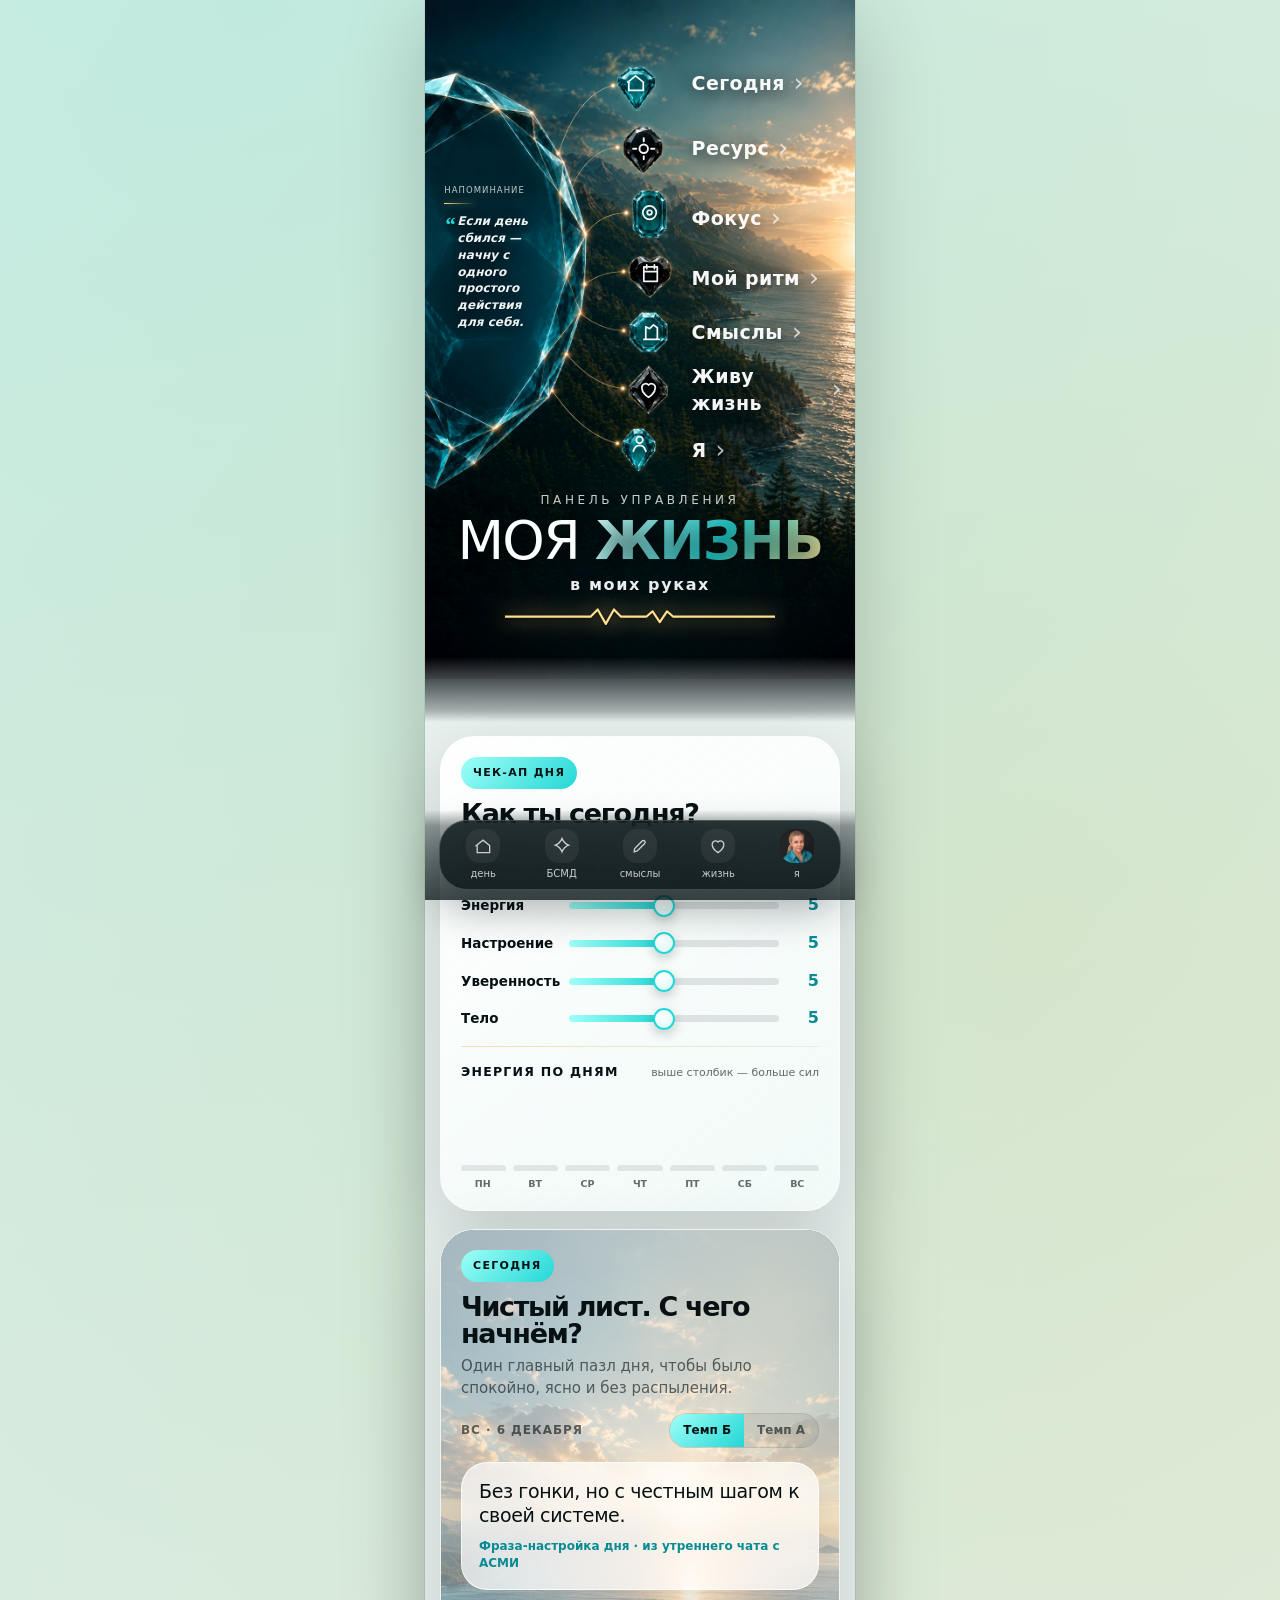
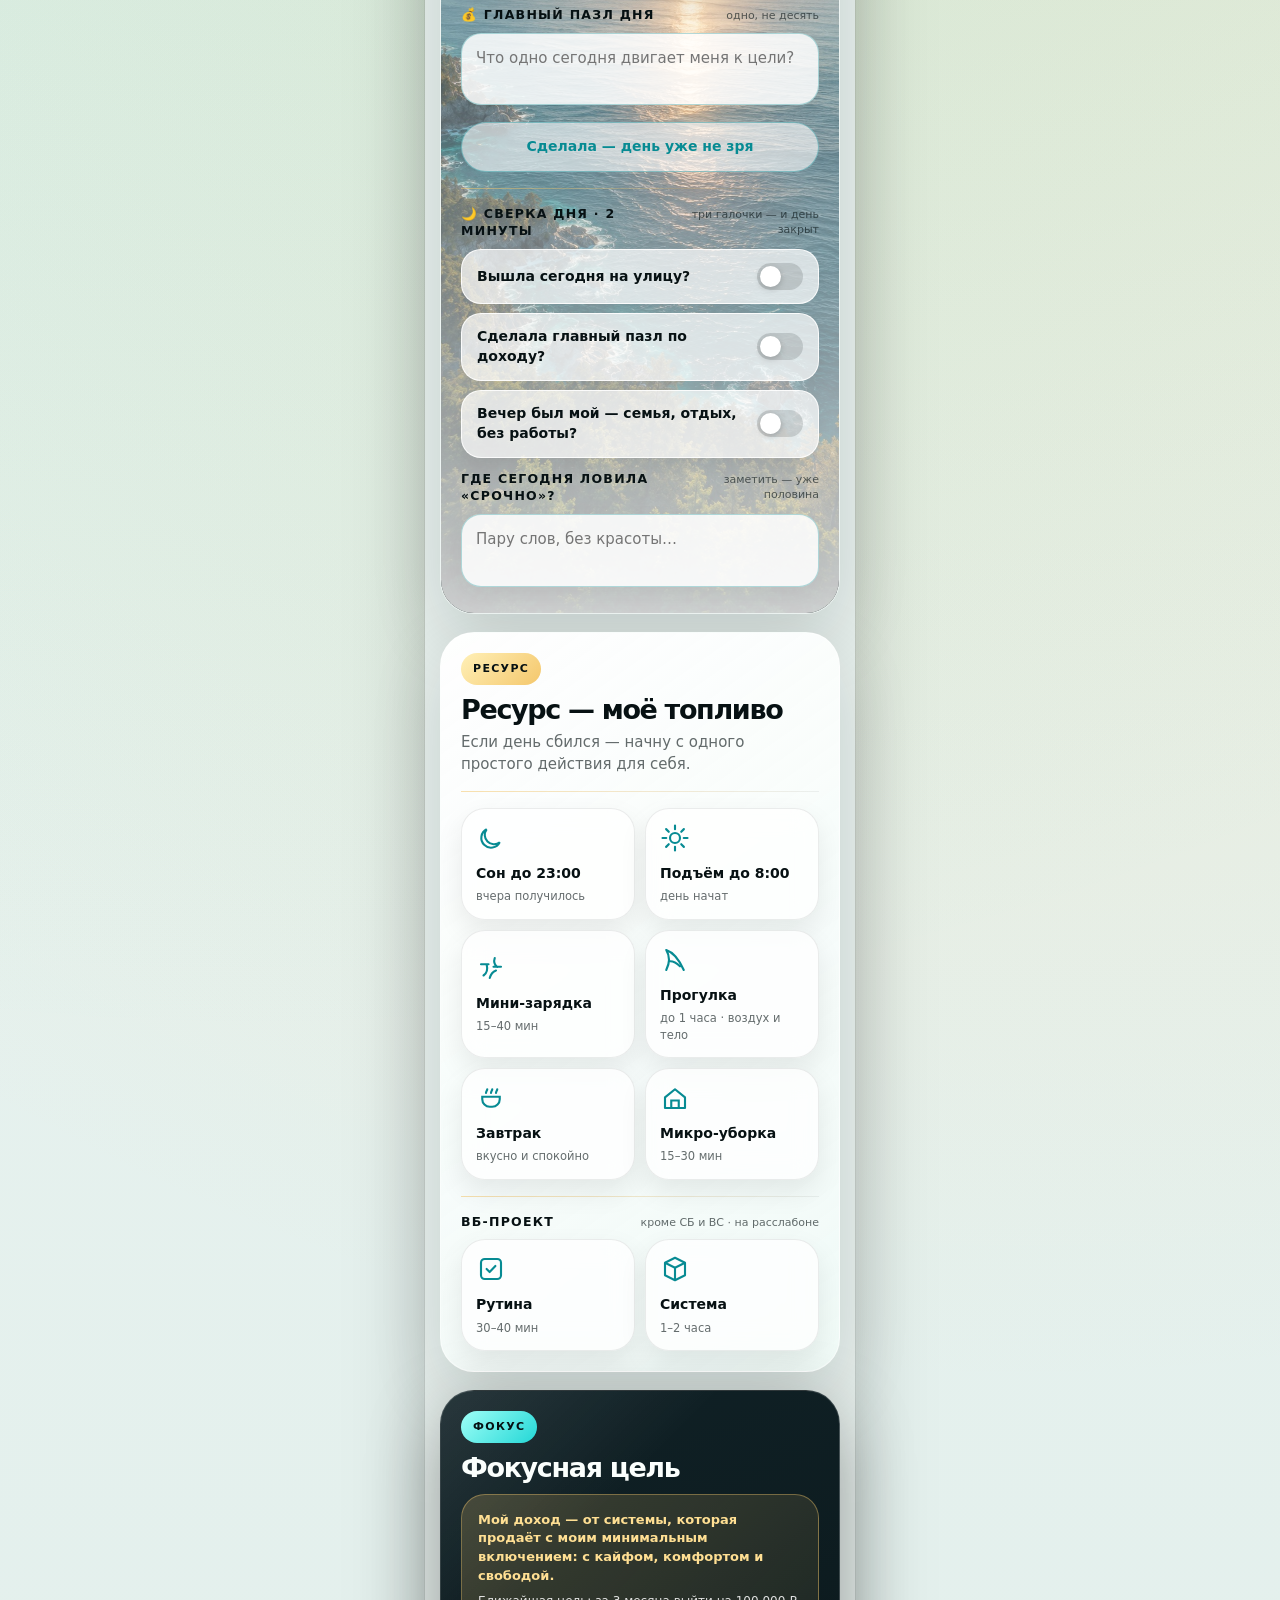
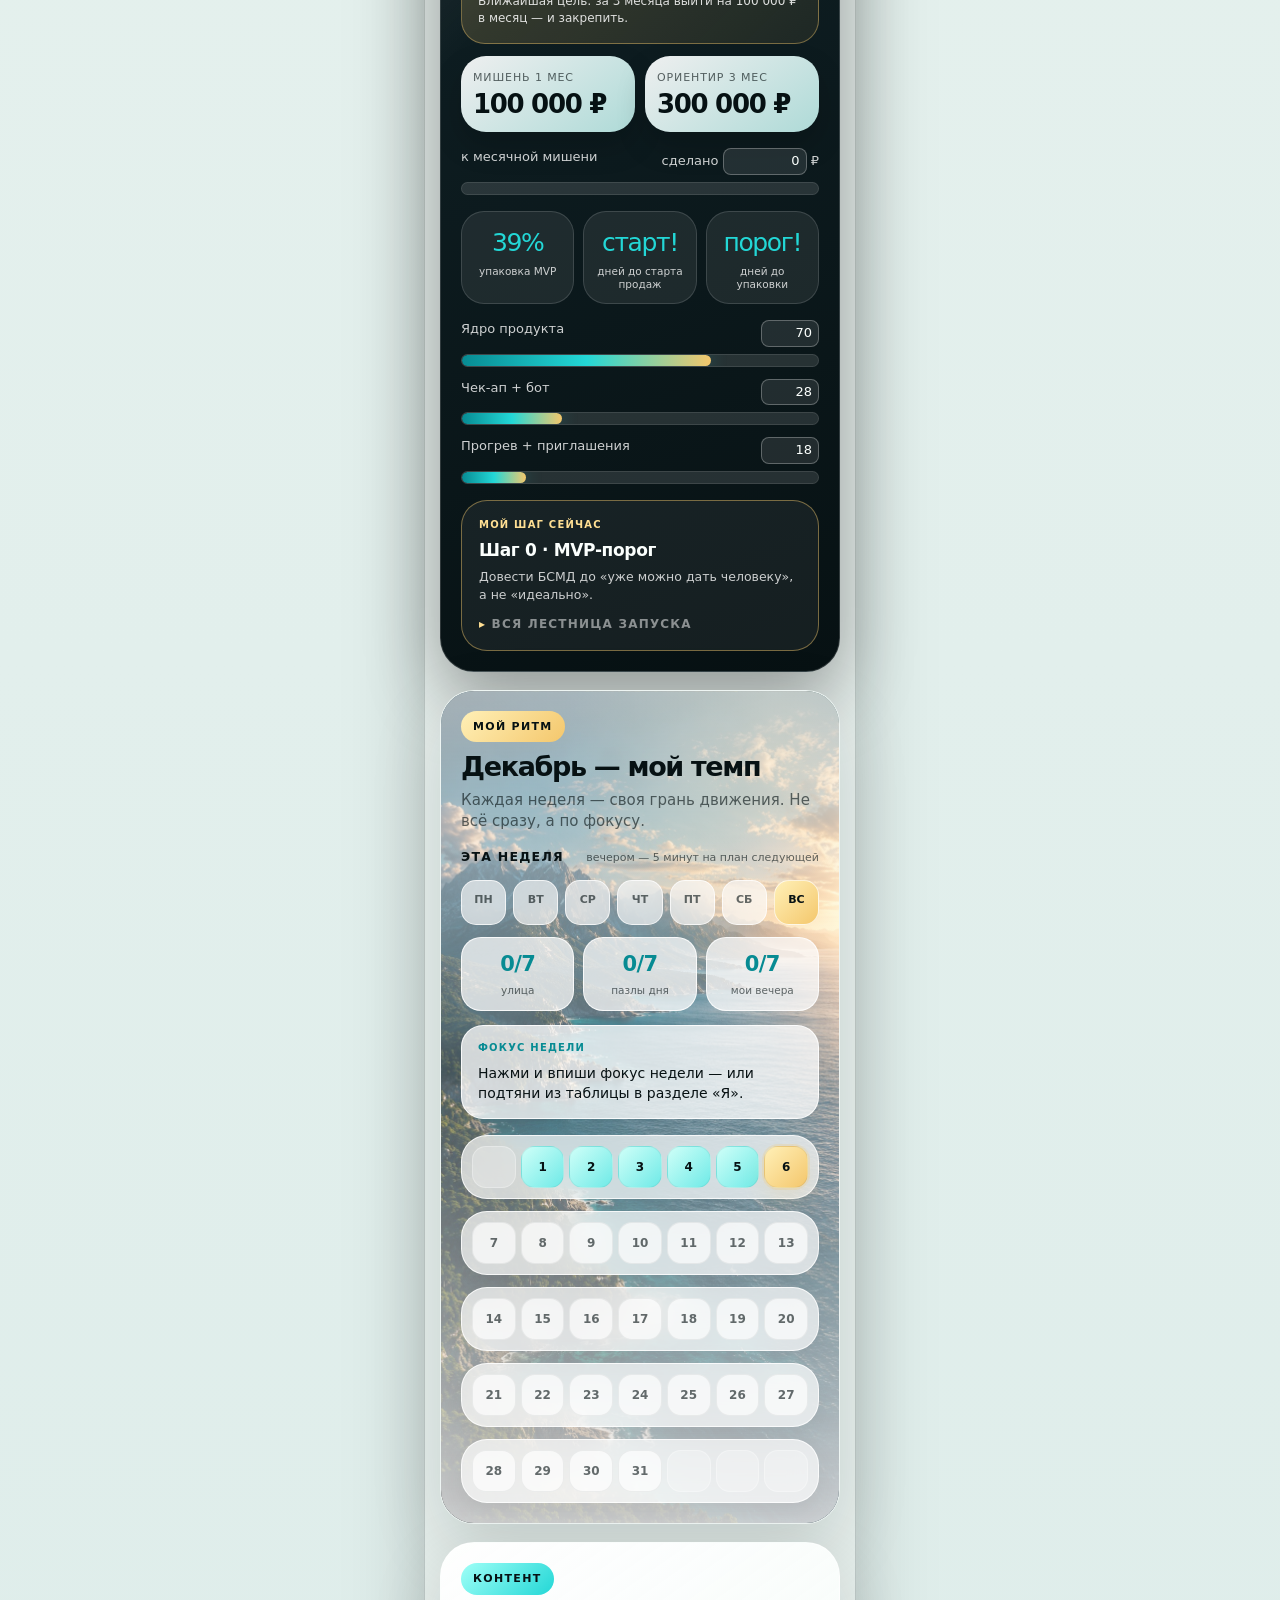
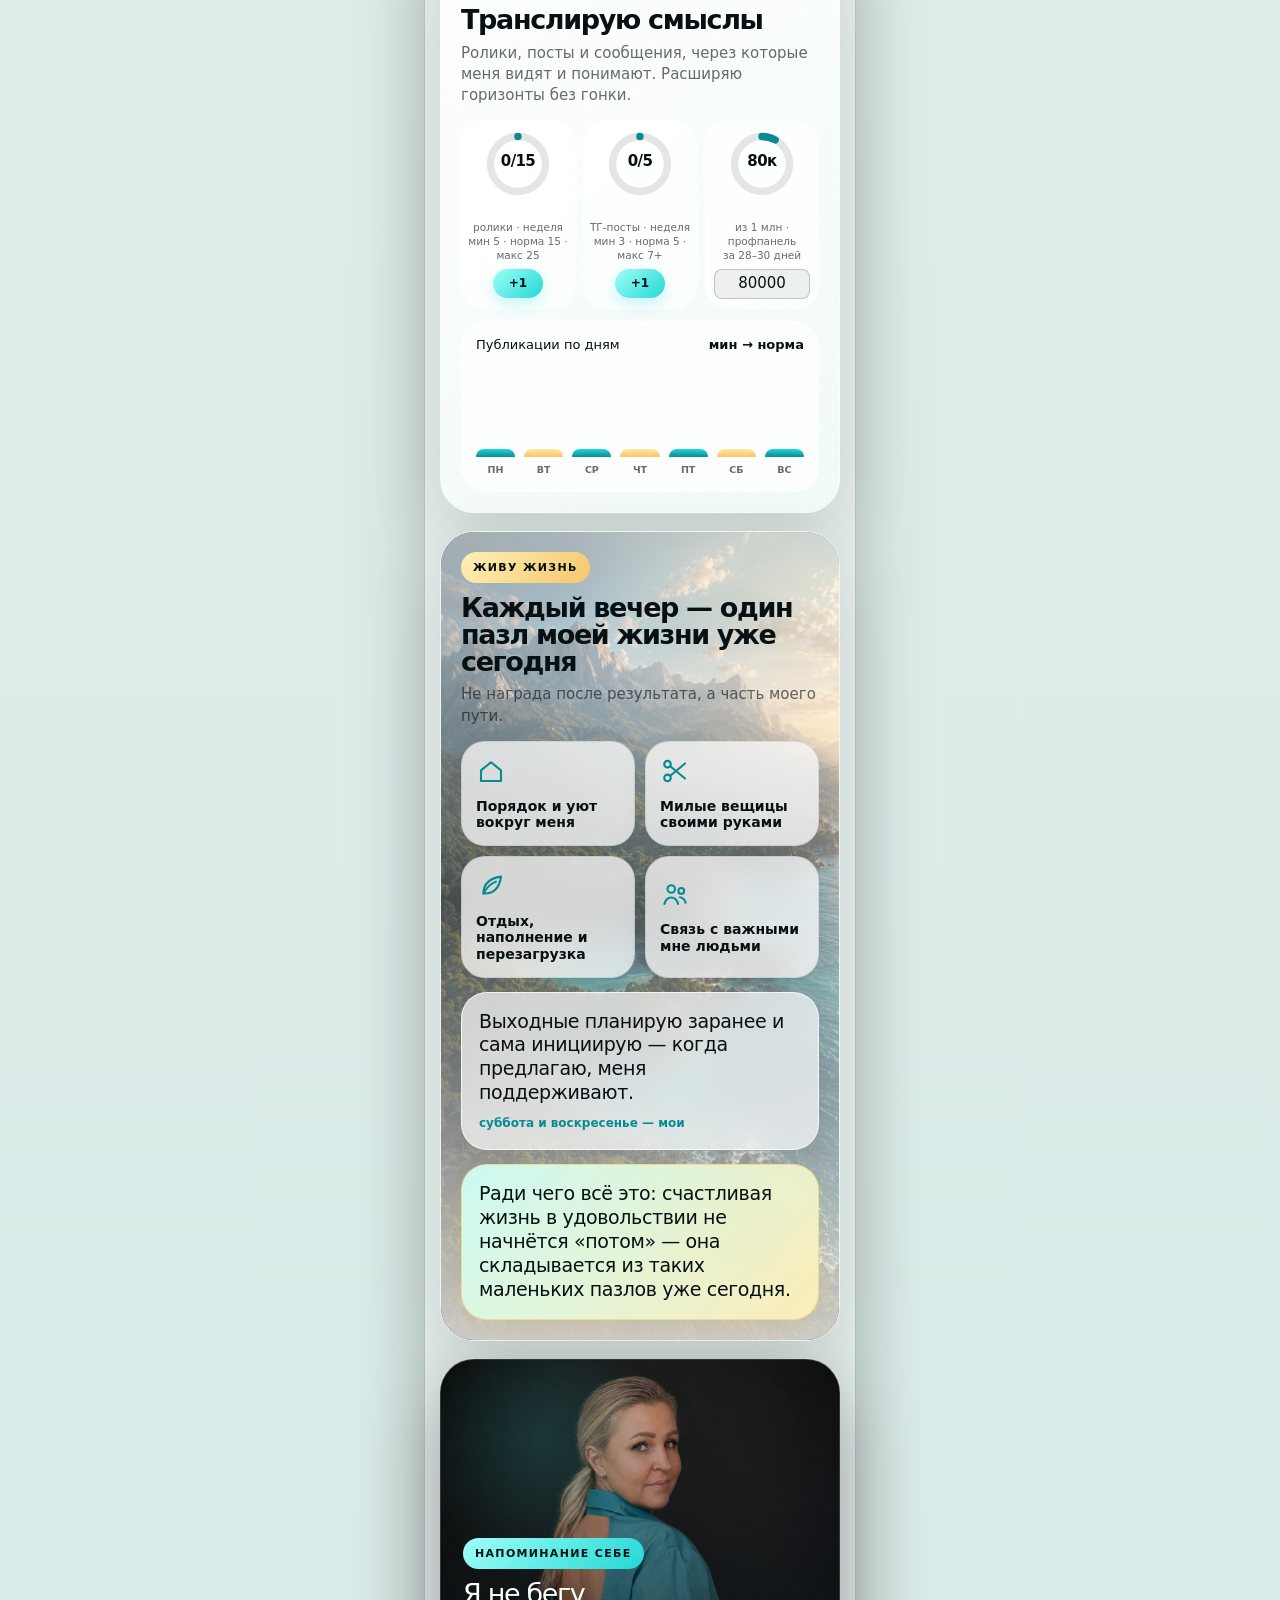
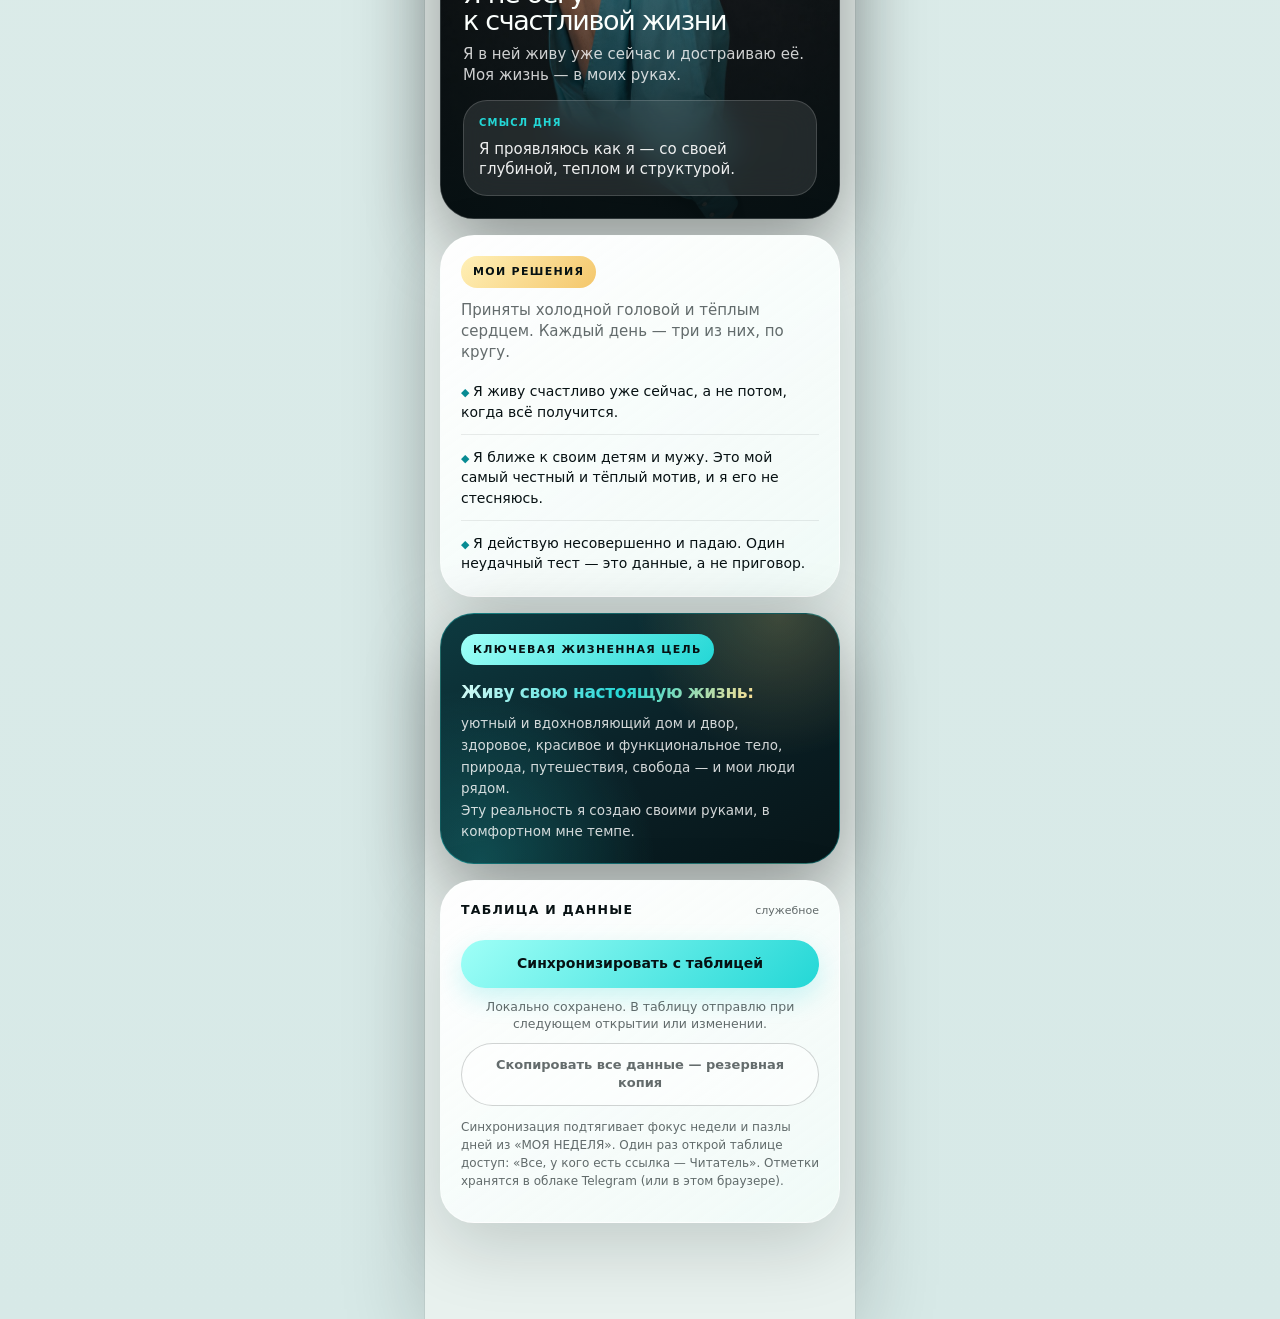
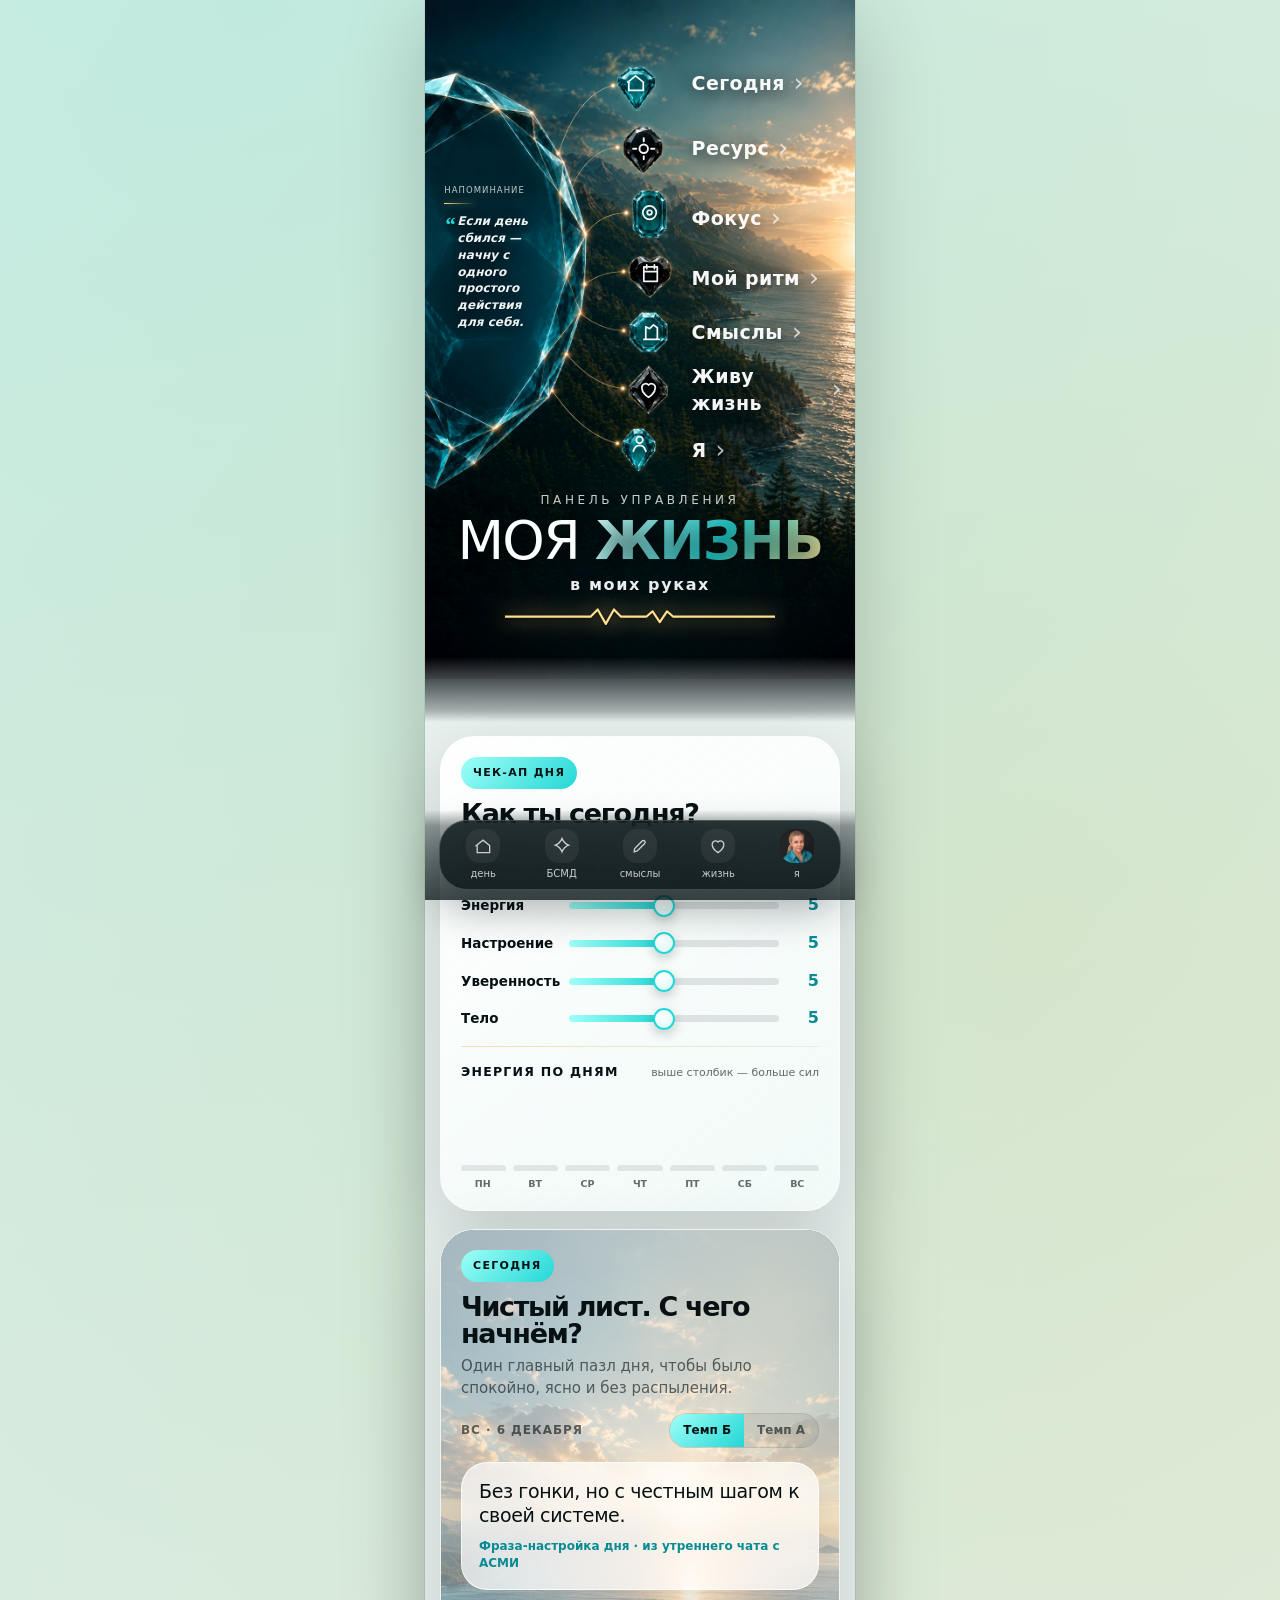
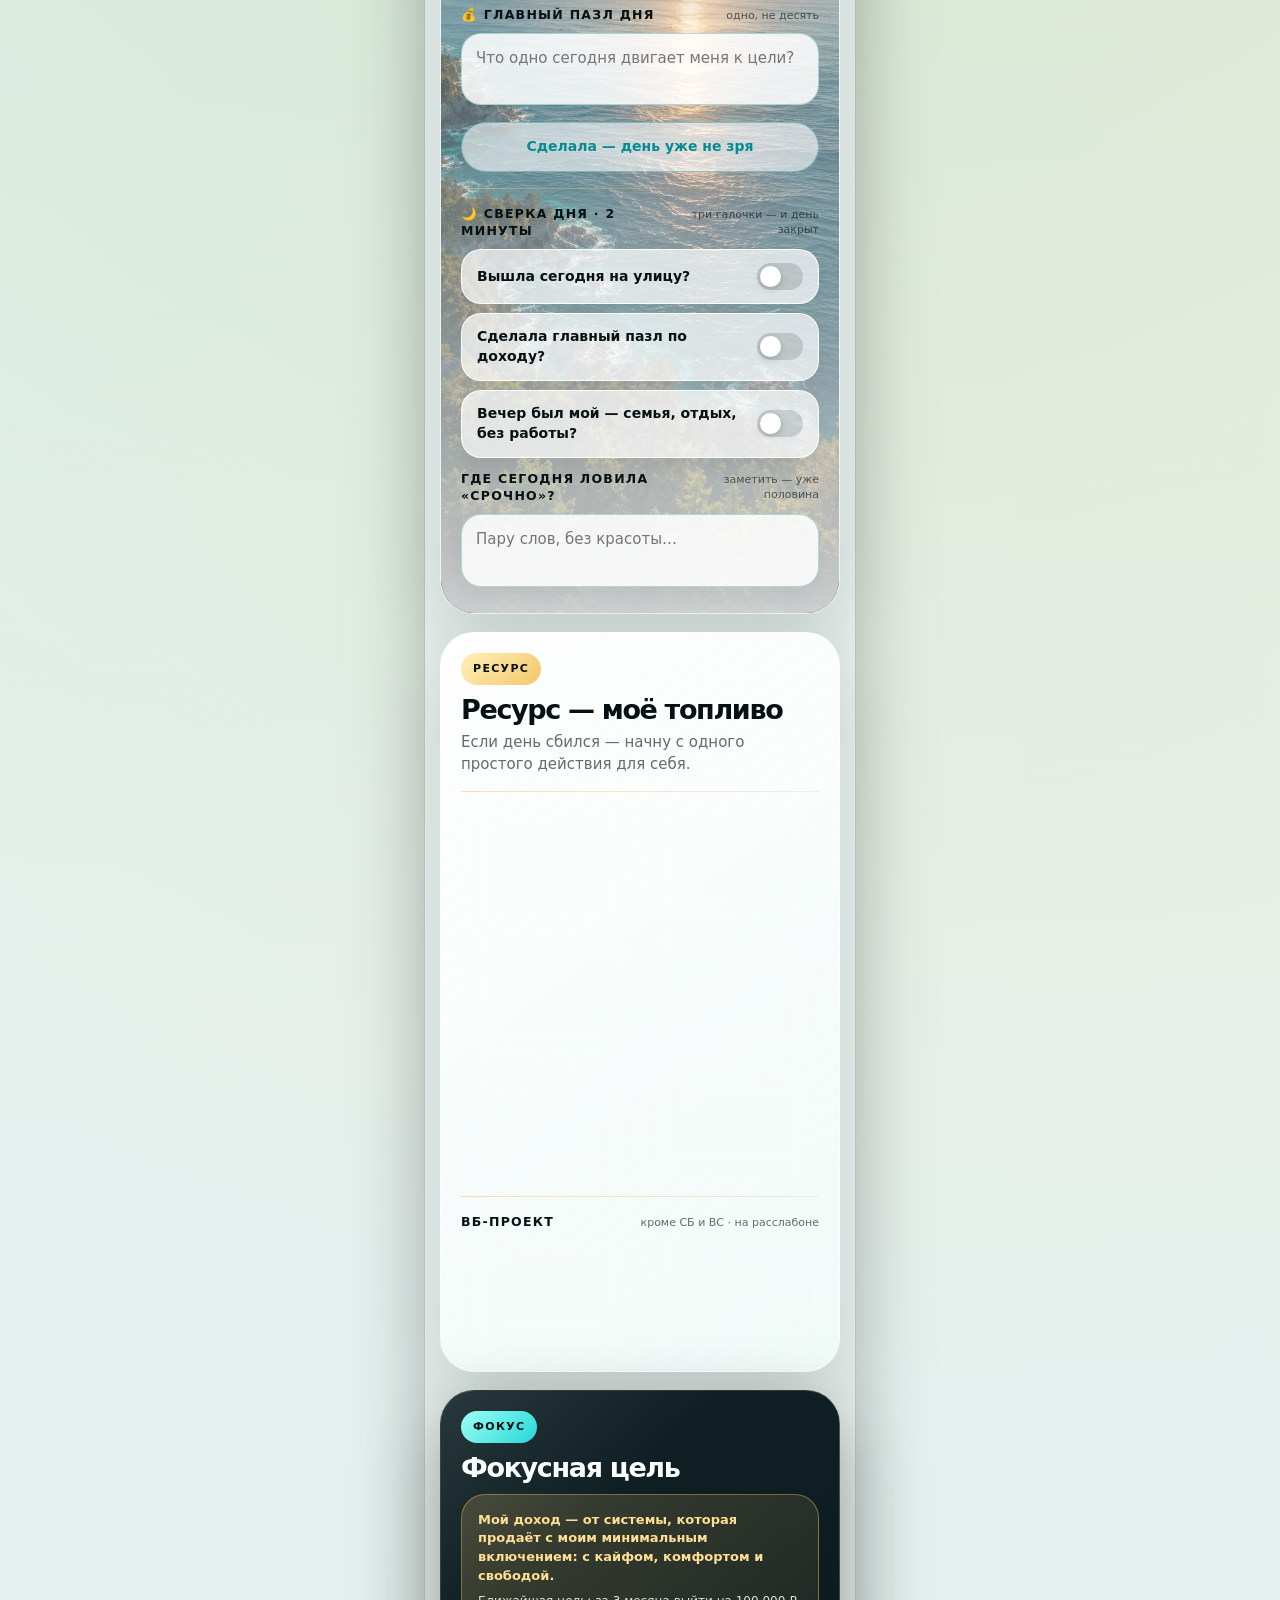
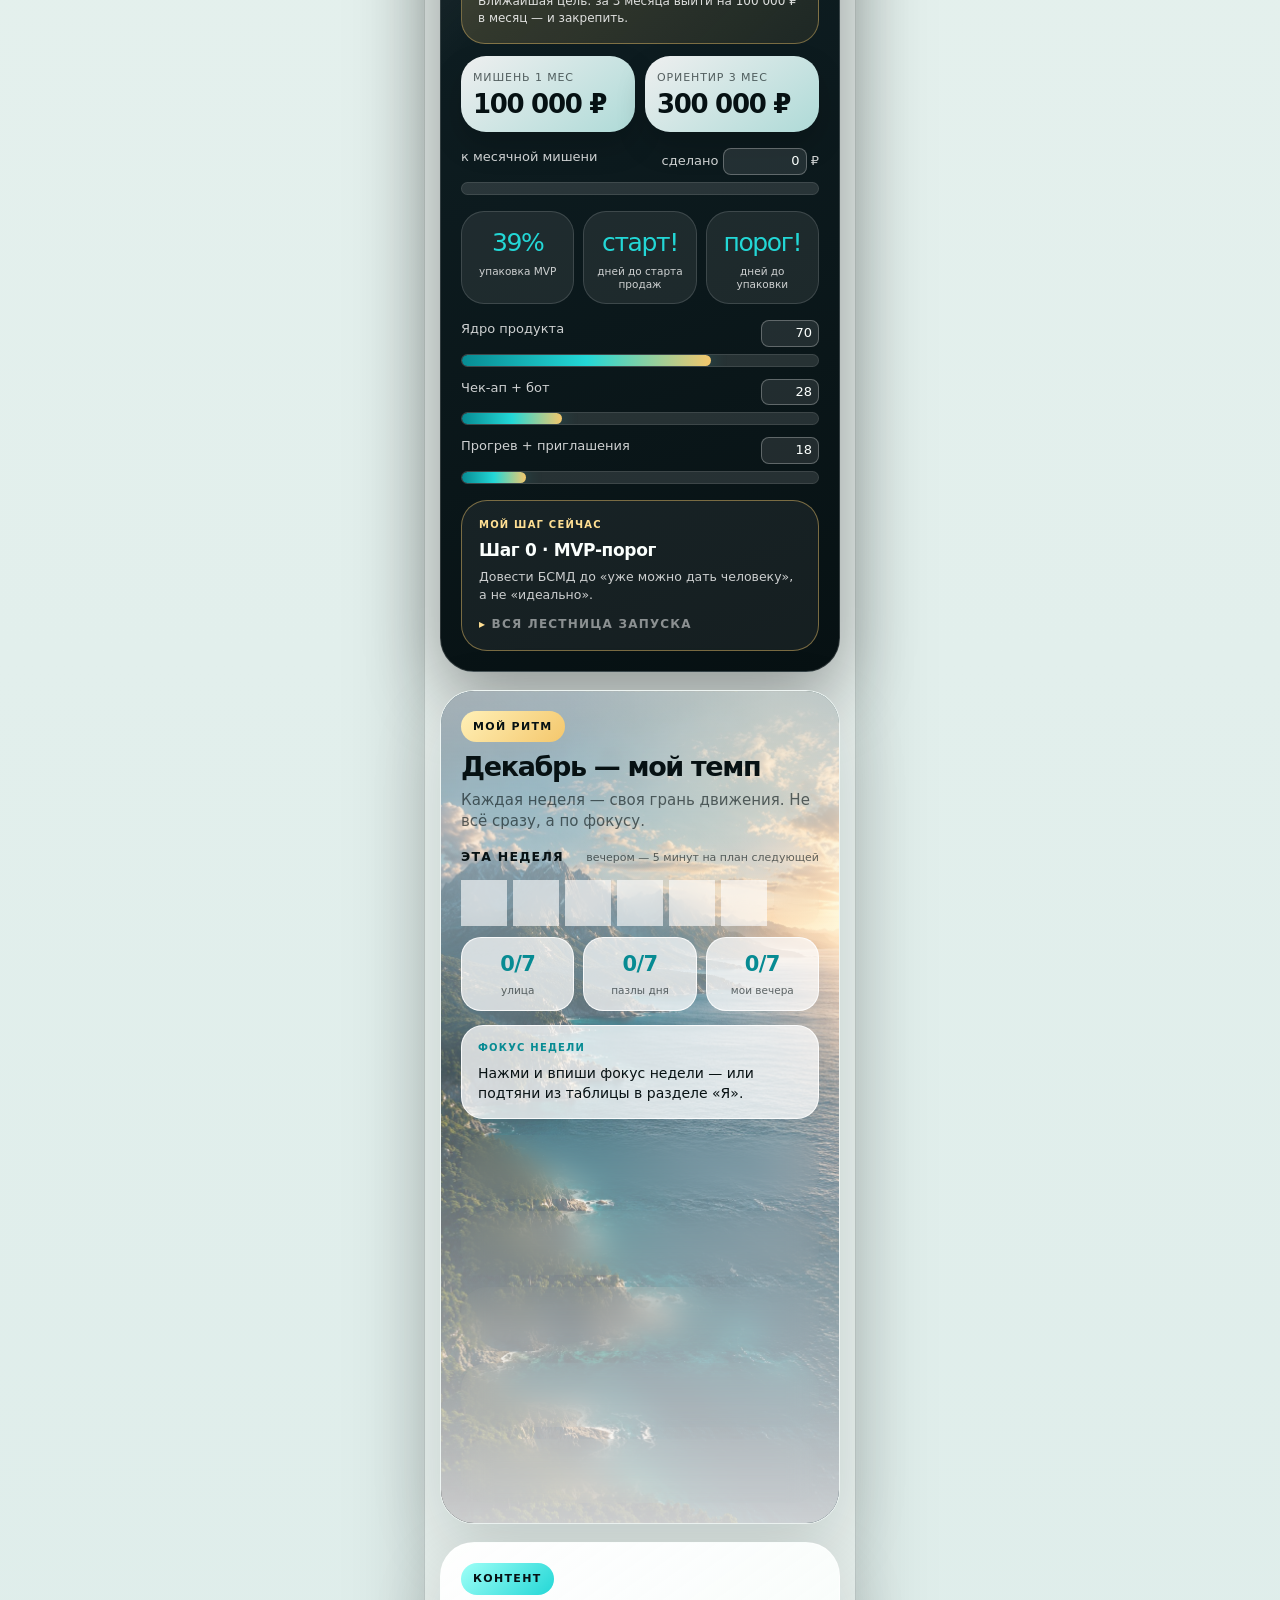
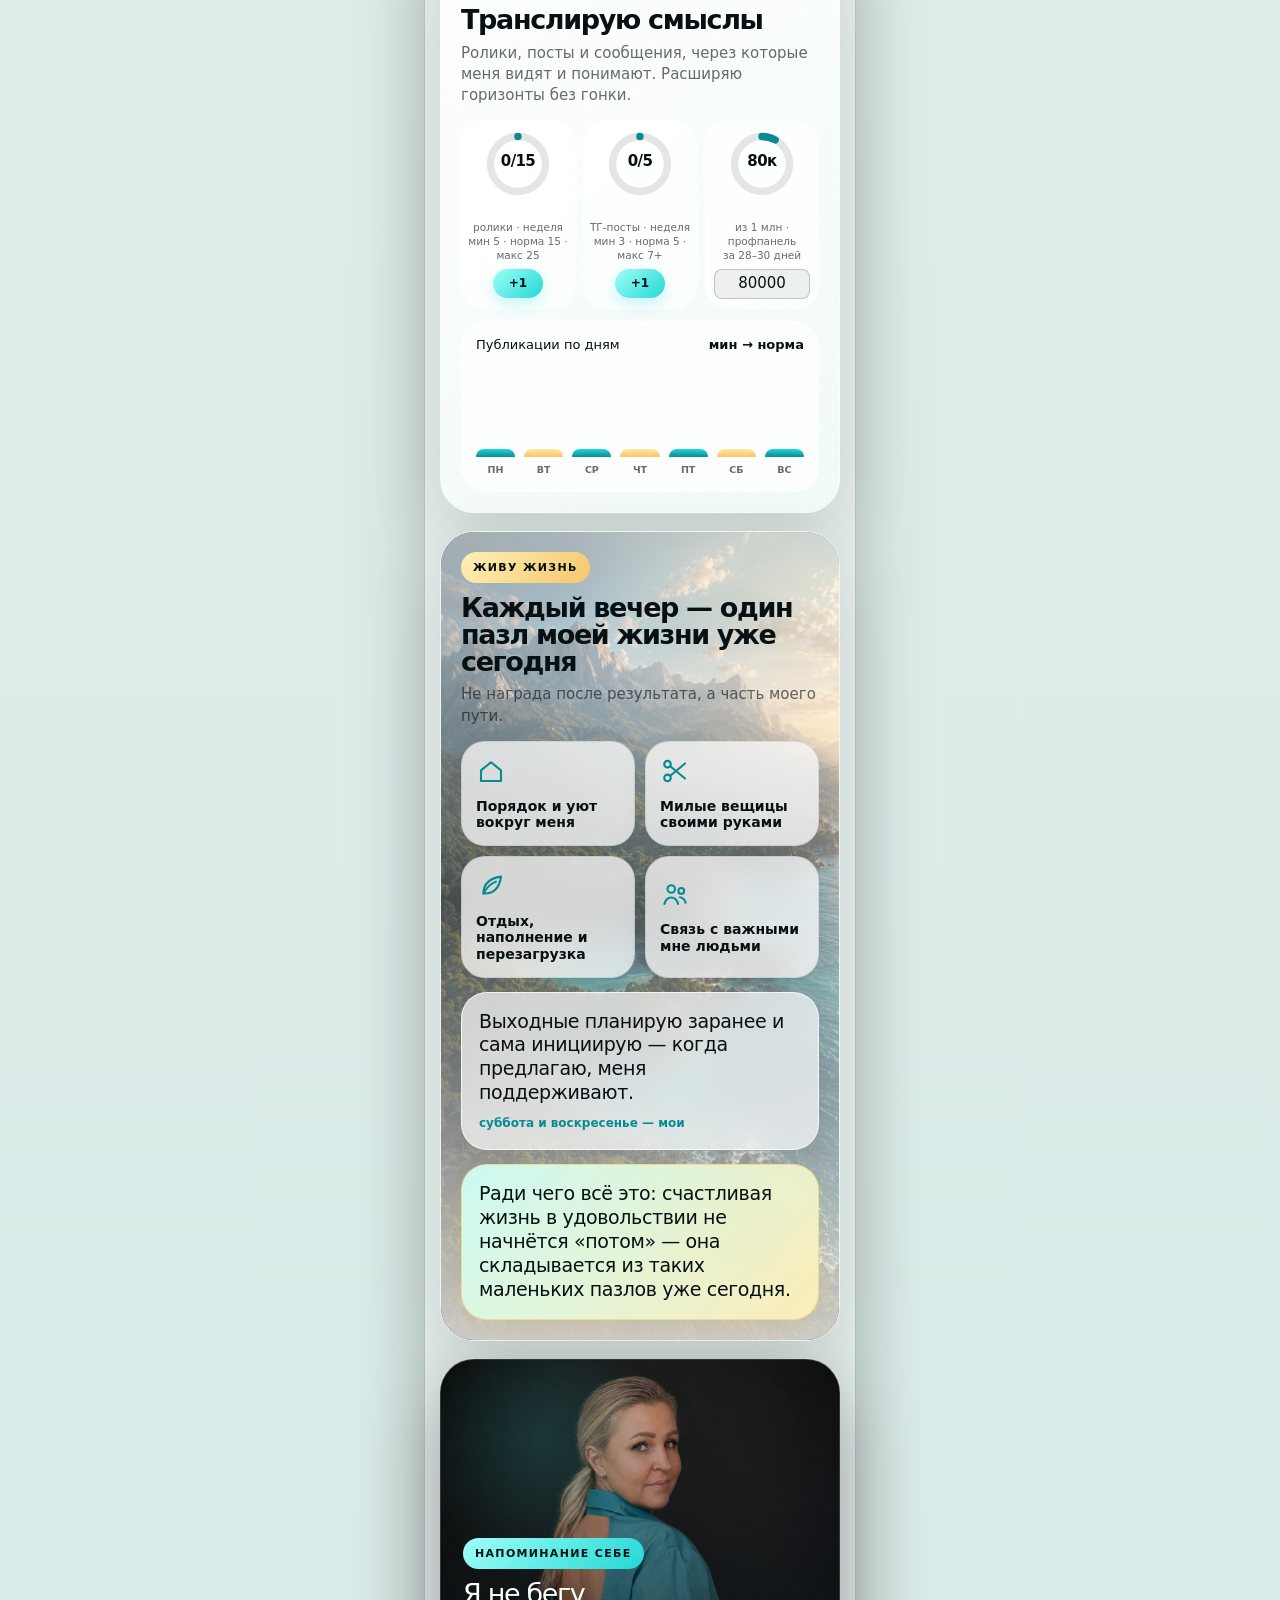
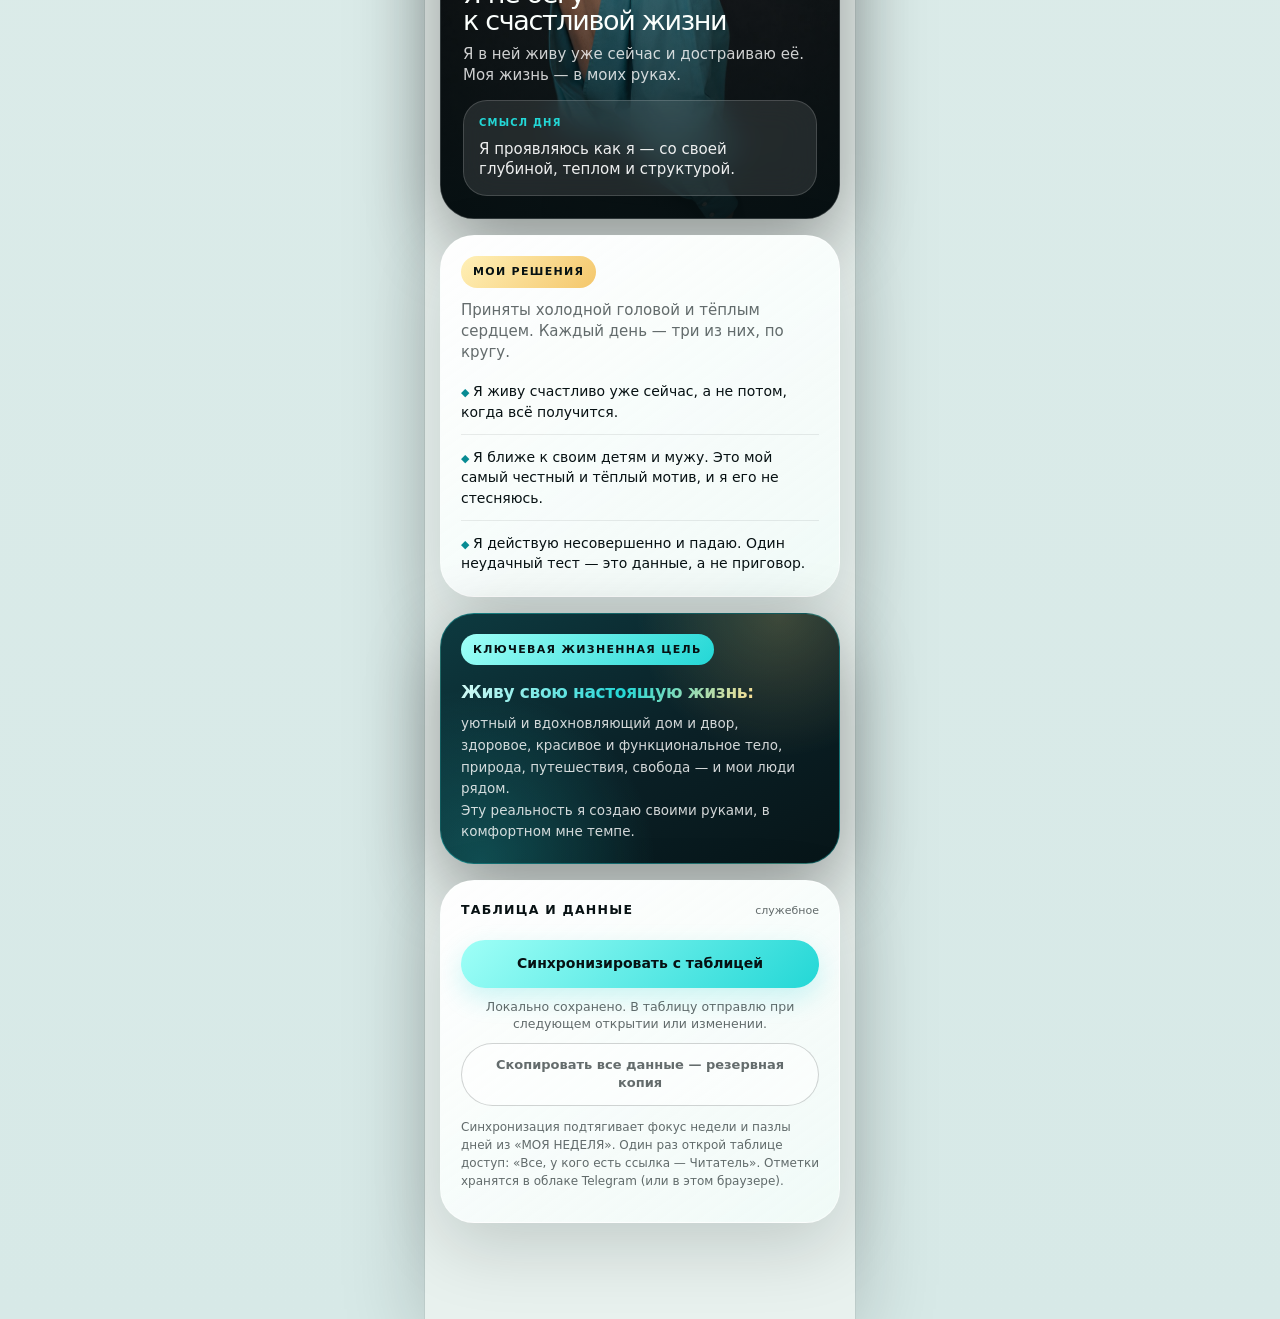
